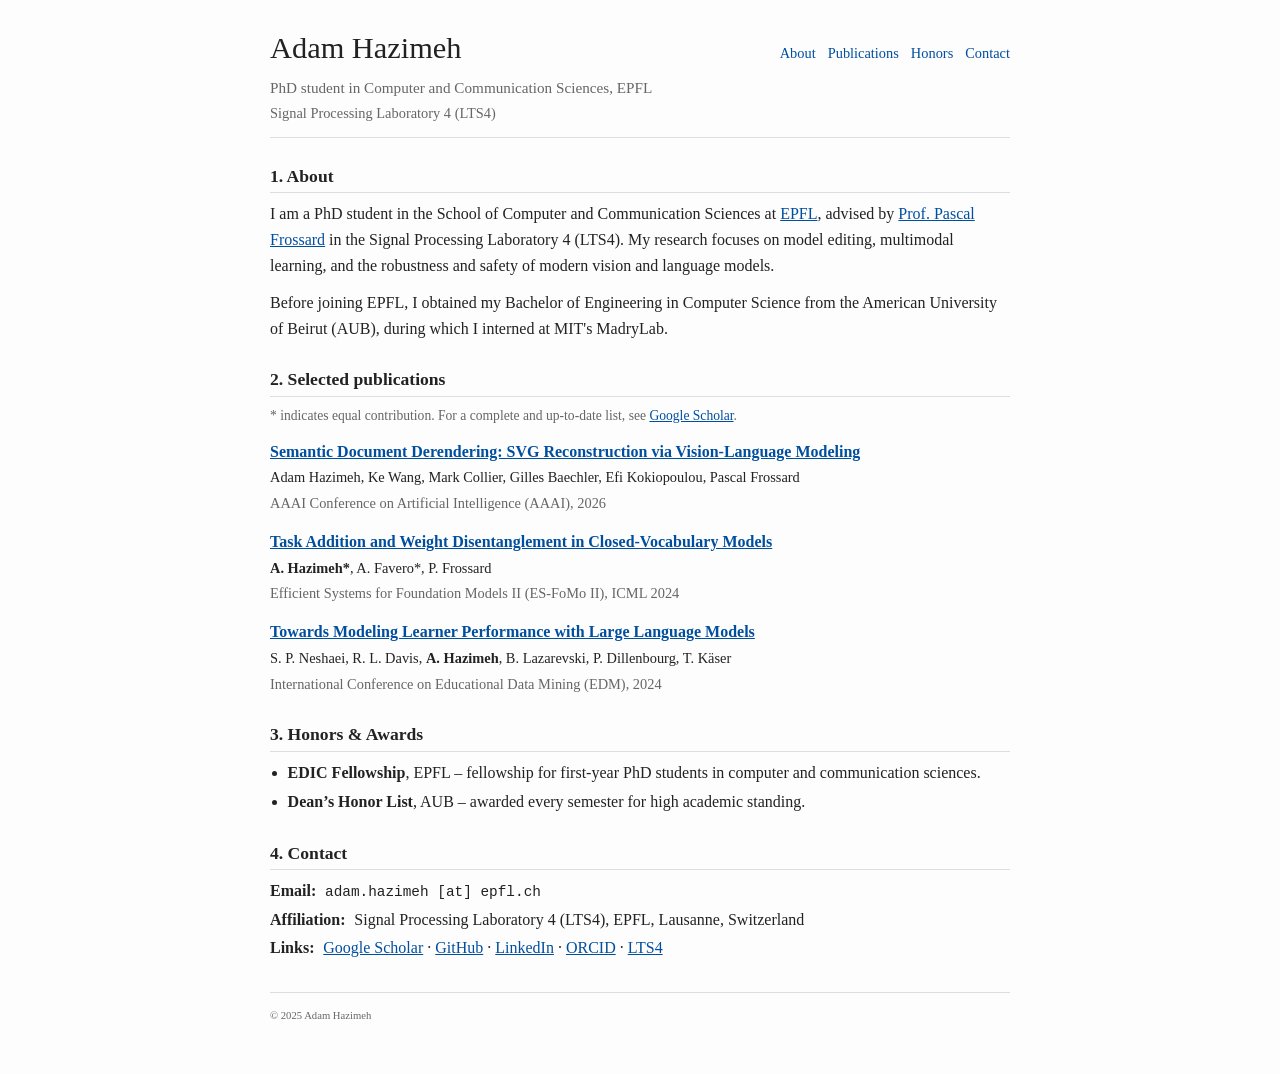
==== index.html @ 2db2e8da "Update index.html" ====
<!doctype html>
<html lang="en">
<head>
  <meta charset="utf-8">
  <title>Adam Hazimeh</title>
  <meta name="viewport" content="width=device-width, initial-scale=1">
  <meta name="description"
        content="Personal website of Adam Hazimeh, PhD student in Computer and Communication Sciences at EPFL.">
  <link rel="stylesheet" href="style.css">
</head>
<body>
  <a class="skip-link" href="#about">Skip to main content</a>

  <div class="page">
    <header class="site-header">
      <div class="name-block">
        <h1 class="site-title">Adam Hazimeh</h1>
        <p class="tagline">
          PhD student in Computer and Communication Sciences, EPFL
        </p>
        <p class="affiliation">
          Signal Processing Laboratory 4 (LTS4)
        </p>
      </div>
      <nav class="site-nav">
        <a href="#about">About</a>
        <a href="#publications">Publications</a>
        <a href="#honors">Honors</a>
        <a href="#contact">Contact</a>
      </nav>
    </header>

    <main>
      <!-- 1. About -->
      <section id="about">
        <h2>1. About</h2>
        <p>
          I am a PhD student in the School of Computer and Communication Sciences at
          <a href="https://www.epfl.ch/" target="_blank" rel="noreferrer">EPFL</a>,
          advised by <a href="https://lts4www.epfl.ch/~frossard/" target="_blank" rel="noreferrer">Prof. Pascal Frossard</a>
          in the Signal Processing Laboratory 4 (LTS4). My research focuses on model editing, multimodal learning,
          and the robustness and safety of modern vision and language models.
        </p>
        <p>
          Before joining EPFL, I obtained my Bachelor of Engineering in Computer Science from the
          American University of Beirut (AUB), during which I interned at MIT's MadryLab.
        </p>
      </section>

      <!-- 2. Selected publications -->
      <section id="publications">
        <h2>2. Selected publications</h2>
        <p class="note">
          * indicates equal contribution. For a complete and up-to-date list, see
          <a href="https://scholar.google.com/citations?user=UOY5KHYAAAAJ&hl=en"
             target="_blank" rel="noreferrer">Google Scholar</a>.
        </p>

        <ul class="pub-list">
          <li>
            <span class="pub-title">
              <a href="https://arxiv.org/abs/2511.13478" target="_blank" rel="noreferrer">
                Semantic Document Derendering: SVG Reconstruction via Vision-Language Modeling
              </a>
            </span><br>
            <span class="pub-authors">
              Adam Hazimeh, Ke Wang, Mark Collier, Gilles Baechler, Efi Kokiopoulou, Pascal Frossard
            </span><br>
            <span class="pub-venue">
              AAAI Conference on Artificial Intelligence (AAAI), 2026
            </span>
          </li>

          <li>
            <span class="pub-title">
              <a href="https://arxiv.org/abs/2511.14569" target="_blank" rel="noreferrer">
                Task Addition and Weight Disentanglement in Closed-Vocabulary Models
              </a>
            </span><br>
            <span class="pub-authors">
              <strong>A. Hazimeh*</strong>, A. Favero*, P. Frossard
            </span><br>
            <span class="pub-venue">
              Efficient Systems for Foundation Models II (ES-FoMo II), ICML 2024
            </span>
          </li>

          <li>
            <span class="pub-title">
              <a href="https://github.com/spneshaei/LLM-Learner-Modeling" target="_blank" rel="noreferrer">
                Towards Modeling Learner Performance with Large Language Models
              </a>
            </span><br>
            <span class="pub-authors">
              S. P. Neshaei, R. L. Davis, <strong>A. Hazimeh</strong>, B. Lazarevski, P. Dillenbourg, T. Käser
            </span><br>
            <span class="pub-venue">
              International Conference on Educational Data Mining (EDM), 2024
            </span>
          </li>
        </ul>
      </section>

      <!-- 3. Honors -->
      <section id="honors">
        <h2>3. Honors & Awards</h2>
        <ul>
          <li>
            <strong>EDIC Fellowship</strong>, EPFL –
            fellowship for first-year PhD students in computer and communication sciences.
          </li>
          <li>
            <strong>Dean’s Honor List</strong>, AUB – awarded every semester for high academic standing.
          </li>
        </ul>
      </section>

      <!-- 4. Contact -->
      <section id="contact">
        <h2>4. Contact</h2>
        <p class="contact-line">
          <span class="contact-label">Email:</span>
          <span class="email-obfuscated">adam.hazimeh [at] epfl.ch</span>
        </p>
        <p class="contact-line">
          <span class="contact-label">Affiliation:</span>
          Signal Processing Laboratory 4 (LTS4), EPFL, Lausanne, Switzerland
        </p>
        <p class="contact-line">
          <span class="contact-label">Links:</span>
          <a href="https://scholar.google.com/citations?user=UOY5KHYAAAAJ&hl=en"
             target="_blank" rel="noreferrer">Google Scholar</a> ·
          <a href="https://github.com/adamhazimeh" target="_blank" rel="noreferrer">GitHub</a> ·
          <a href="https://www.linkedin.com/in/adamhazimeh/"
             target="_blank" rel="noreferrer">LinkedIn</a> ·
          <a href="https://orcid.org/0000-0002-2132-2864"
             target="_blank" rel="noreferrer">ORCID</a> ·
          <a href="https://www.epfl.ch/labs/lts4/people/people-current/"
             target="_blank" rel="noreferrer">LTS4</a>
        </p>
      </section>
    </main>

    <footer class="site-footer">
      <small>
        © 2025 Adam Hazimeh
      </small>
    </footer>
  </div>
</body>
</html>
---- style.css ----
/* Basic page layout */

:root {
  --accent: #004f9f;
  --text-main: #222222;
  --text-muted: #666666;
  --bg: #fdfdfd;
  --border: #dddddd;
}

*,
*::before,
*::after {
  box-sizing: border-box;
}

html {
  font-size: 16px;
}

body {
  margin: 0;
  padding: 0;
  background-color: var(--bg);
  color: var(--text-main);
  font-family: "Latin Modern Roman", "Computer Modern Roman",
               "Palatino Linotype", "Book Antiqua", Palatino,
               "Times New Roman", Times, serif;
  line-height: 1.6;
}

/* Accessibility: skip link */

.skip-link {
  position: absolute;
  left: -999px;
  top: 0.5rem;
  padding: 0.25rem 0.5rem;
  background: #ffffff;
  border: 1px solid var(--border);
  font-size: 0.875rem;
  z-index: 100;
}

.skip-link:focus {
  left: 0.5rem;
}

/* Main container */

.page {
  max-width: 780px;
  margin: 0 auto;
  padding: 1.5rem 1.25rem 3rem 1.25rem;
}

/* Header & navigation */

.site-header {
  display: flex;
  flex-wrap: wrap;
  align-items: baseline;
  justify-content: space-between;
  border-bottom: 1px solid var(--border);
  padding-bottom: 0.75rem;
  margin-bottom: 1.5rem;
}

.site-title {
  margin: 0;
  font-size: 1.9rem;
  font-weight: 500;
}

.tagline {
  margin: 0.2rem 0 0;
  font-size: 0.95rem;
  color: var(--text-muted);
}

.affiliation {
  margin: 0.1rem 0 0;
  font-size: 0.9rem;
  color: var(--text-muted);
}

.site-nav {
  display: flex;
  flex-wrap: wrap;
  gap: 0.75rem;
  font-size: 0.9rem;
  margin-top: 0.5rem;
}

.site-nav a {
  text-decoration: none;
  color: var(--accent);
  padding-bottom: 0.1rem;
  border-bottom: 1px solid transparent;
}

.site-nav a:hover,
.site-nav a:focus {
  border-bottom-color: var(--accent);
}

/* Headings & section spacing */

main {
  margin-top: 1.5rem;
}

section {
  margin-top: 1.5rem;
}

h2 {
  font-size: 1.1rem;
  font-weight: 600;
  margin: 0 0 0.5rem;
  border-bottom: 1px solid var(--border);
  padding-bottom: 0.15rem;
}

h3 {
  font-size: 0.98rem;
  margin: 0.75rem 0 0.25rem;
}

/* Typography */

p {
  margin: 0.25rem 0 0.75rem;
}

ul {
  margin: 0.25rem 0 0.75rem 1.1rem;
  padding: 0;
}

li {
  margin-bottom: 0.25rem;
}

a {
  color: var(--accent);
}

a:hover,
a:focus {
  text-decoration: underline;
}

/* Publications */

.pub-list {
  list-style-type: none;
  margin-left: 0;
}

.pub-list li {
  margin-bottom: 0.85rem;
}

.pub-title {
  font-weight: 600;
}

.pub-authors,
.pub-venue,
.pub-links {
  font-size: 0.9rem;
}

.pub-venue {
  color: var(--text-muted);
}

.pub-links a {
  text-decoration: none;
}

.pub-links a:hover,
.pub-links a:focus {
  text-decoration: underline;
}

/* Notes & meta text */

.note {
  font-size: 0.85rem;
  color: var(--text-muted);
}

/* Contact section */

.contact-line {
  margin: 0.15rem 0;
}

.contact-label {
  font-weight: 600;
  margin-right: 0.3rem;
}

.email-obfuscated {
  font-family: "Courier New", Courier, monospace;
  font-size: 0.9rem;
}

/* Footer */

.site-footer {
  border-top: 1px solid var(--border);
  margin-top: 2rem;
  padding-top: 0.75rem;
  font-size: 0.8rem;
  color: var(--text-muted);
}

/* Responsive tweaks */

@media (max-width: 640px) {
  .site-header {
    flex-direction: column;
    align-items: flex-start;
    gap: 0.5rem;
  }

  .site-nav {
    margin-top: 0.25rem;
  }
}
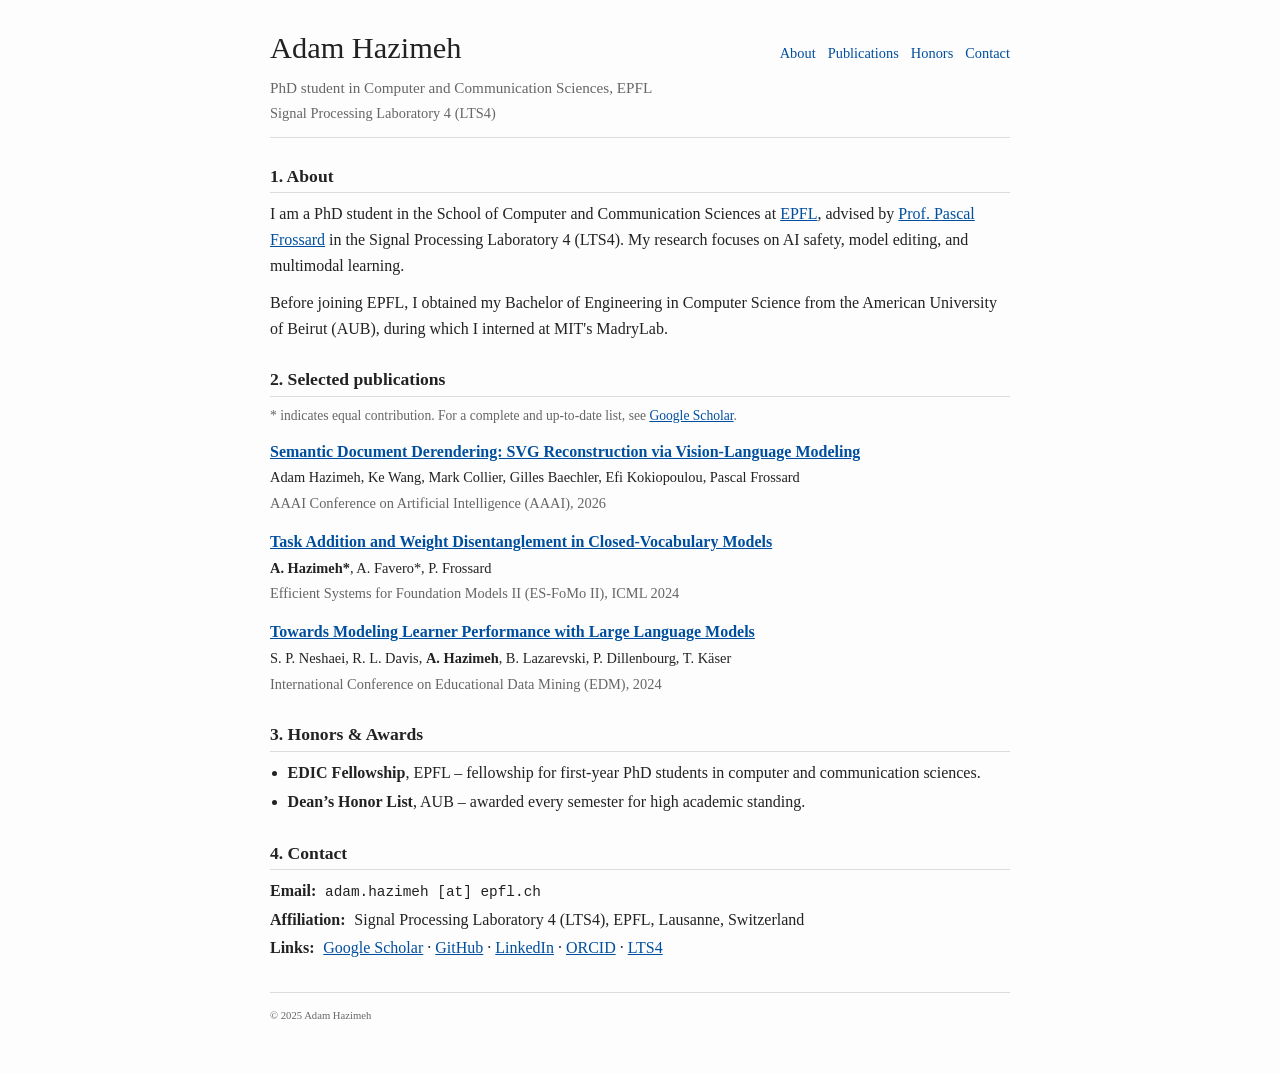
==== commit 4b1bfa96: "Update index.html" ====
--- a/index.html
+++ b/index.html
@@ -38,8 +38,7 @@
           I am a PhD student in the School of Computer and Communication Sciences at
           <a href="https://www.epfl.ch/" target="_blank" rel="noreferrer">EPFL</a>,
           advised by <a href="https://lts4www.epfl.ch/~frossard/" target="_blank" rel="noreferrer">Prof. Pascal Frossard</a>
-          in the Signal Processing Laboratory 4 (LTS4). My research focuses on model editing, multimodal learning,
-          and the robustness and safety of modern vision and language models.
+          in the Signal Processing Laboratory 4 (LTS4). My research focuses on AI safety, model editing, and multimodal learning.
         </p>
         <p>
           Before joining EPFL, I obtained my Bachelor of Engineering in Computer Science from the
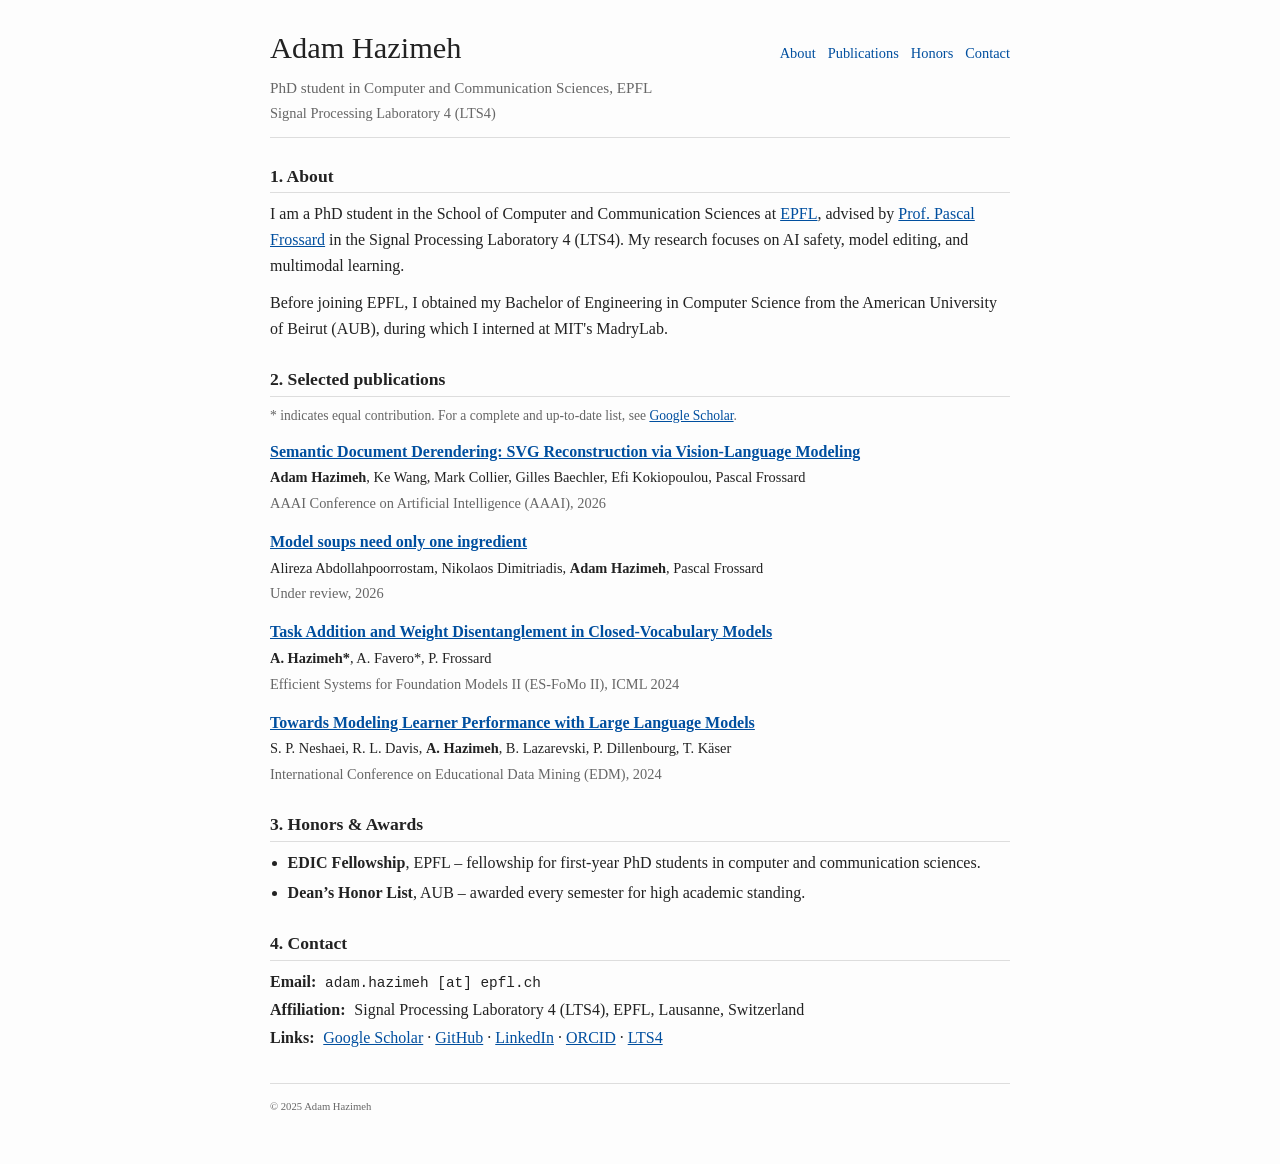
==== commit 0c6dc72b: "Update index.html" ====
--- a/index.html
+++ b/index.html
@@ -63,10 +63,24 @@
               </a>
             </span><br>
             <span class="pub-authors">
-              Adam Hazimeh, Ke Wang, Mark Collier, Gilles Baechler, Efi Kokiopoulou, Pascal Frossard
+              <strong>Adam Hazimeh</strong>, Ke Wang, Mark Collier, Gilles Baechler, Efi Kokiopoulou, Pascal Frossard
             </span><br>
             <span class="pub-venue">
               AAAI Conference on Artificial Intelligence (AAAI), 2026
+            </span>
+          </li>
+
+          <li>
+            <span class="pub-title">
+              <a href="https://arxiv.org/abs/2602.09689" target="_blank" rel="noreferrer">
+                Model soups need only one ingredient
+              </a>
+            </span><br>
+            <span class="pub-authors">
+              Alireza Abdollahpoorrostam, Nikolaos Dimitriadis, <strong>Adam Hazimeh</strong>, Pascal Frossard
+            </span><br>
+            <span class="pub-venue">
+              Under review, 2026
             </span>
           </li>
 
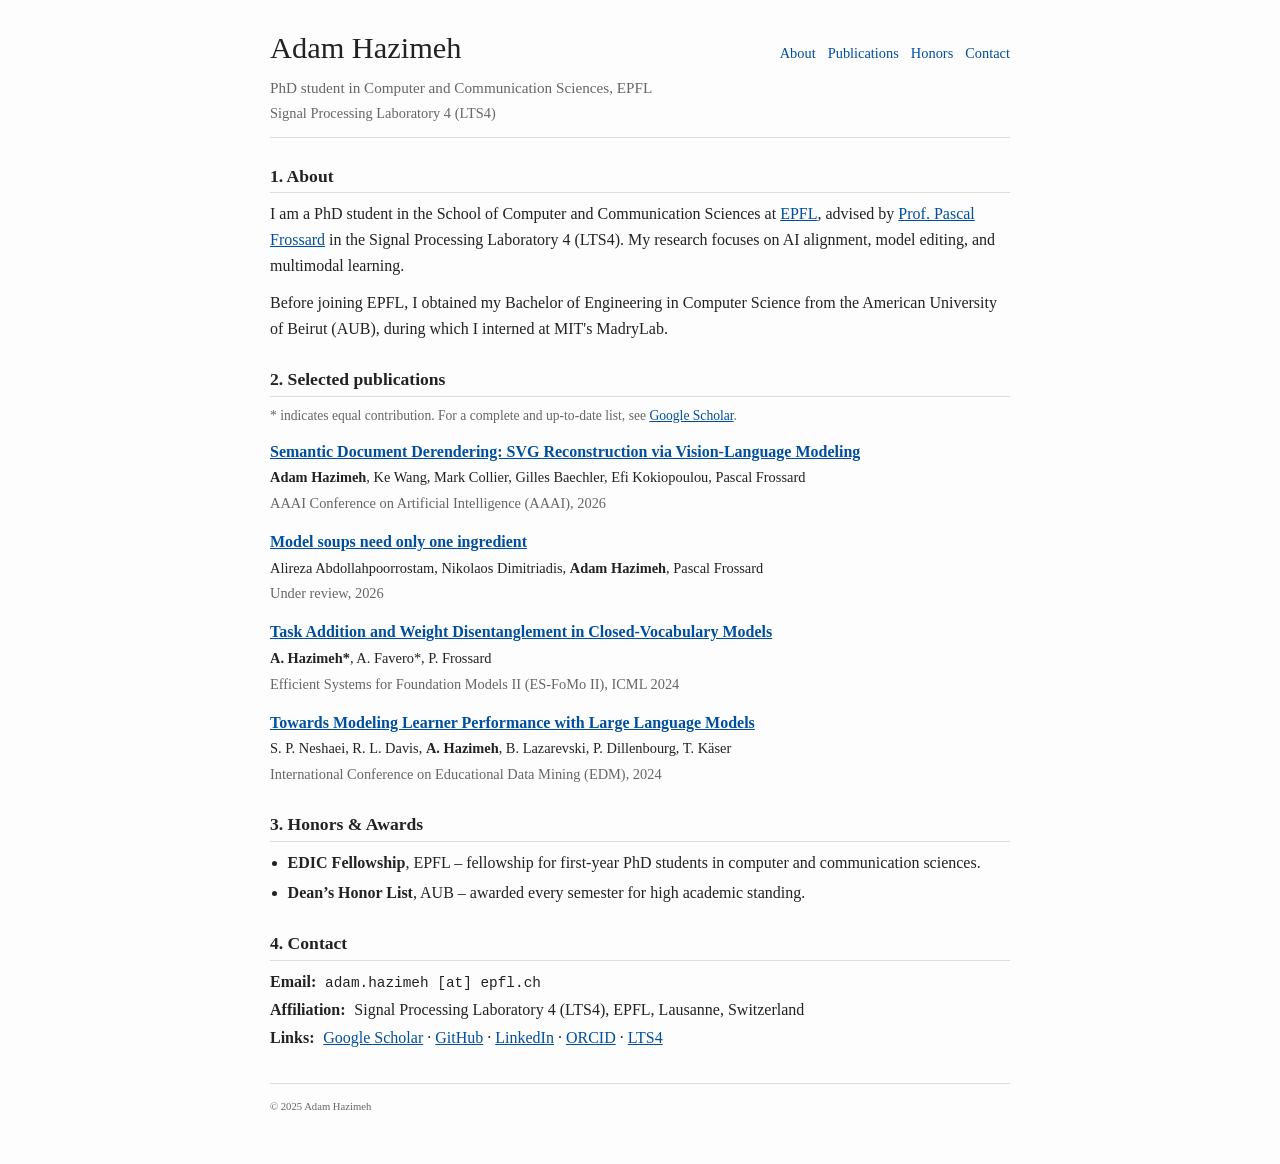
==== commit c64119b9: "Update index.html" ====
--- a/index.html
+++ b/index.html
@@ -38,7 +38,7 @@
           I am a PhD student in the School of Computer and Communication Sciences at
           <a href="https://www.epfl.ch/" target="_blank" rel="noreferrer">EPFL</a>,
           advised by <a href="https://lts4www.epfl.ch/~frossard/" target="_blank" rel="noreferrer">Prof. Pascal Frossard</a>
-          in the Signal Processing Laboratory 4 (LTS4). My research focuses on AI safety, model editing, and multimodal learning.
+          in the Signal Processing Laboratory 4 (LTS4). My research focuses on AI alignment, model editing, and multimodal learning.
         </p>
         <p>
           Before joining EPFL, I obtained my Bachelor of Engineering in Computer Science from the
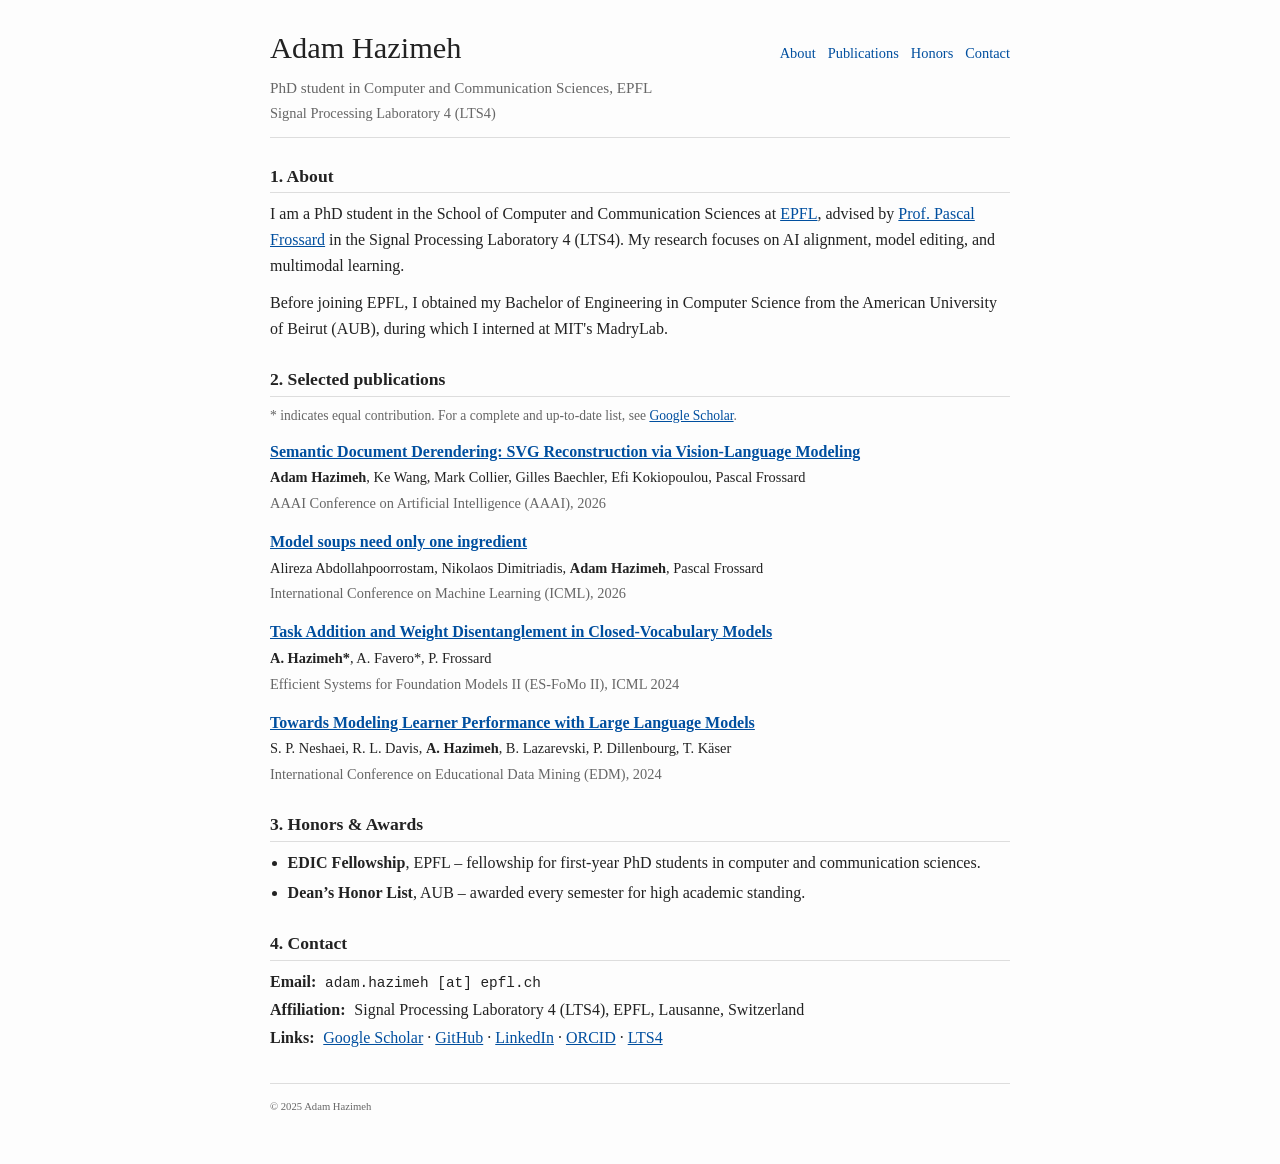
==== commit 54d965a6: "Update index.html" ====
--- a/index.html
+++ b/index.html
@@ -80,7 +80,7 @@
               Alireza Abdollahpoorrostam, Nikolaos Dimitriadis, <strong>Adam Hazimeh</strong>, Pascal Frossard
             </span><br>
             <span class="pub-venue">
-              Under review, 2026
+              International Conference on Machine Learning (ICML), 2026
             </span>
           </li>
 
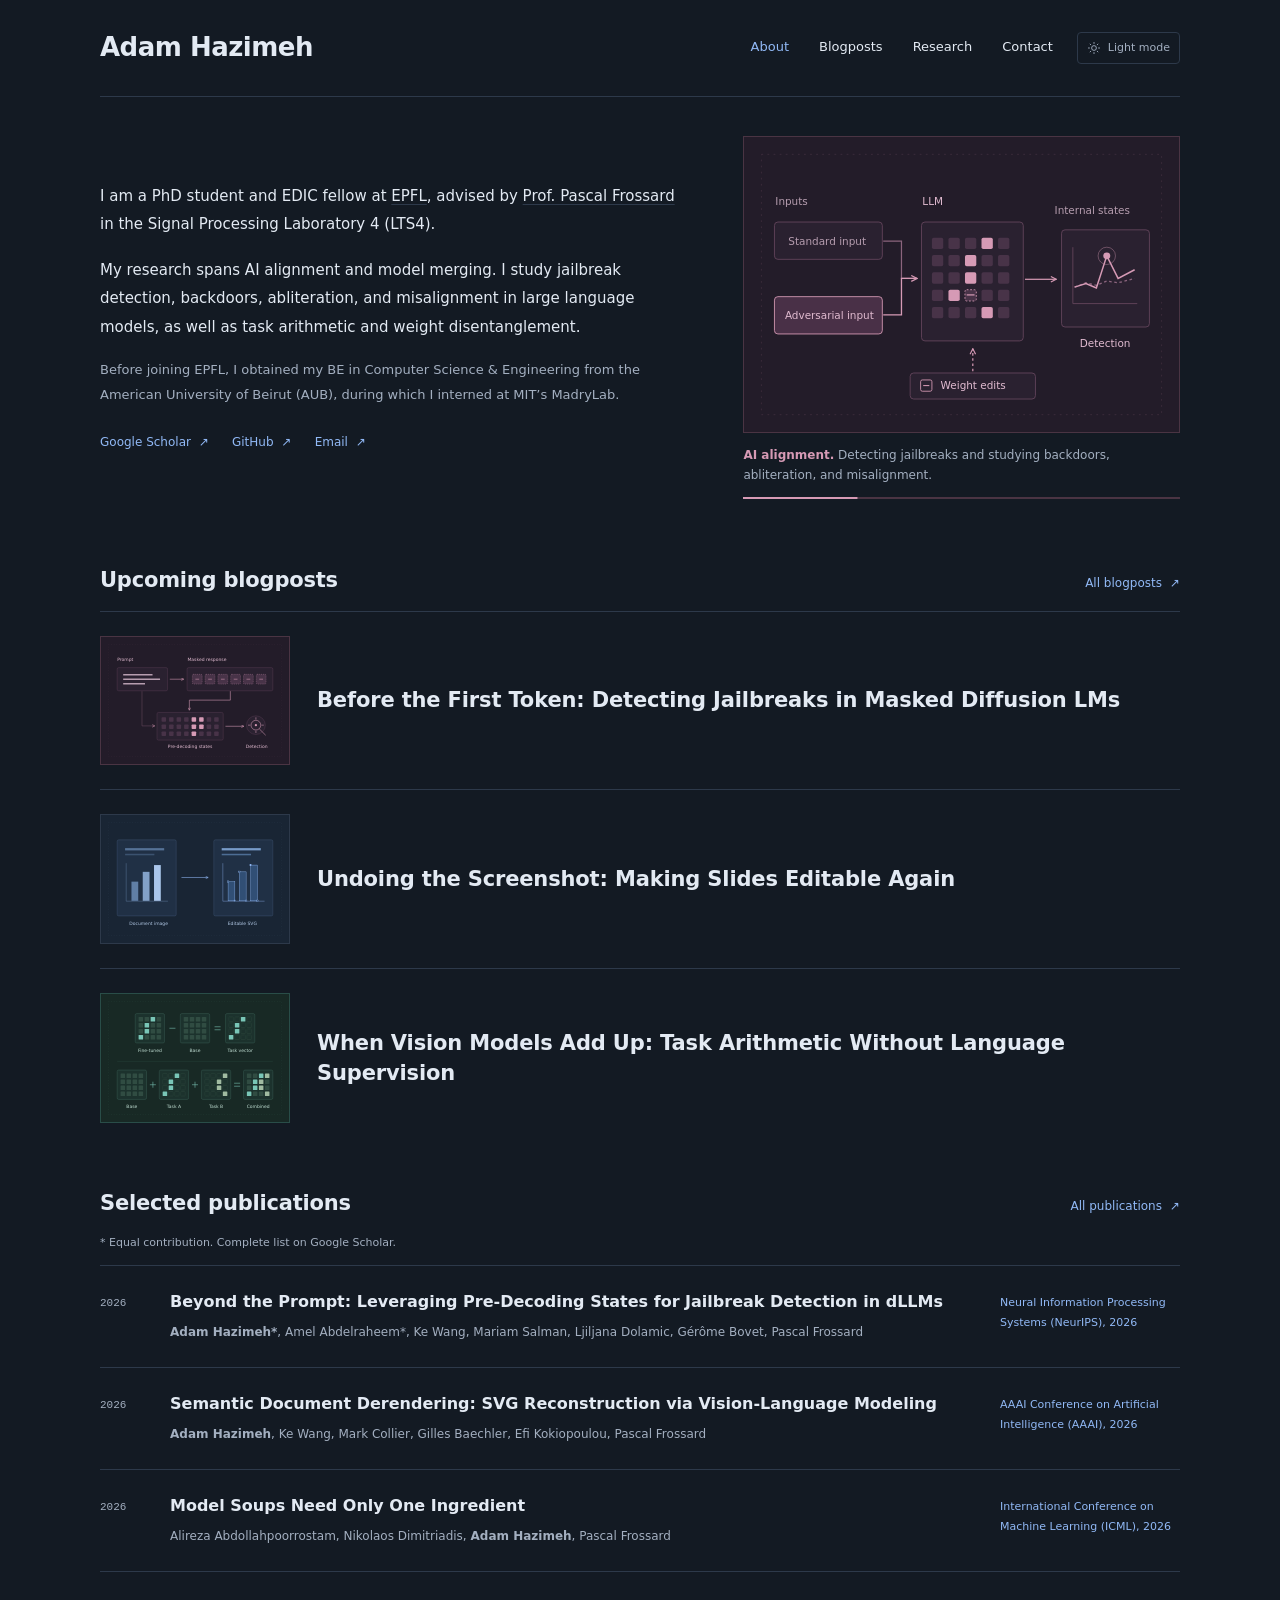
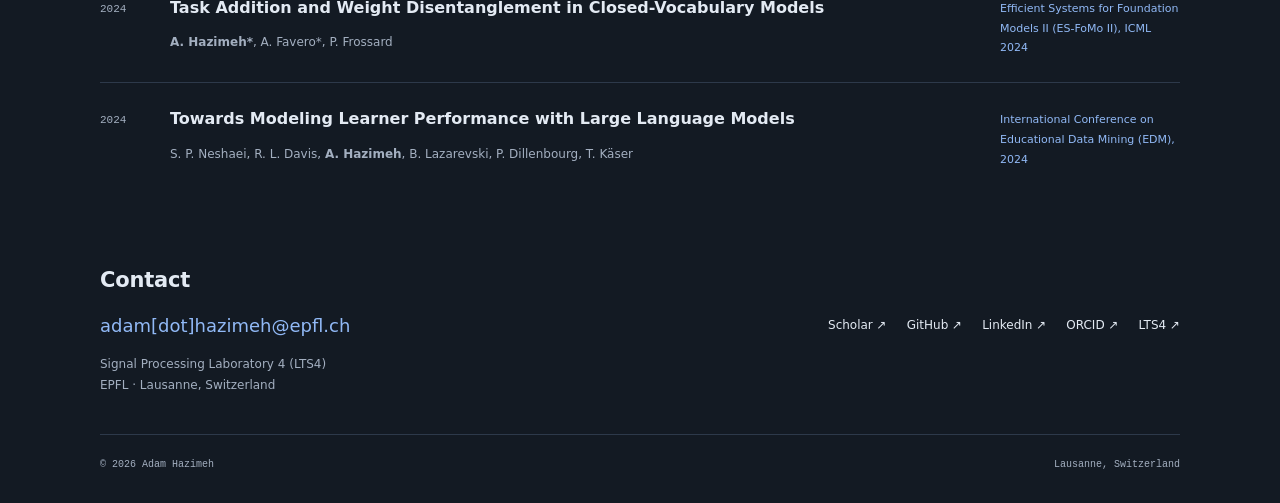
==== commit f1c30d7b: "Redesign website with dark mode and upcoming blogposts" ====
--- a/index.html
+++ b/index.html
@@ -1,164 +1,164 @@
 <!doctype html>
-<html lang="en">
-<head>
-  <meta charset="utf-8">
-  <title>Adam Hazimeh</title>
-  <meta name="viewport" content="width=device-width, initial-scale=1">
-  <meta name="description"
-        content="Personal website of Adam Hazimeh, PhD student in Computer and Communication Sciences at EPFL.">
-  <link rel="stylesheet" href="style.css">
-</head>
-<body>
-  <a class="skip-link" href="#about">Skip to main content</a>
-
-  <div class="page">
-    <header class="site-header">
-      <div class="name-block">
-        <h1 class="site-title">Adam Hazimeh</h1>
-        <p class="tagline">
-          PhD student in Computer and Communication Sciences, EPFL
-        </p>
-        <p class="affiliation">
-          Signal Processing Laboratory 4 (LTS4)
-        </p>
-      </div>
-      <nav class="site-nav">
-        <a href="#about">About</a>
-        <a href="#publications">Publications</a>
-        <a href="#honors">Honors</a>
-        <a href="#contact">Contact</a>
-      </nav>
-    </header>
-
-    <main>
-      <!-- 1. About -->
-      <section id="about">
-        <h2>1. About</h2>
-        <p>
-          I am a PhD student in the School of Computer and Communication Sciences at
-          <a href="https://www.epfl.ch/" target="_blank" rel="noreferrer">EPFL</a>,
-          advised by <a href="https://lts4www.epfl.ch/~frossard/" target="_blank" rel="noreferrer">Prof. Pascal Frossard</a>
-          in the Signal Processing Laboratory 4 (LTS4). My research focuses on AI alignment, model editing, and multimodal learning.
-        </p>
-        <p>
-          Before joining EPFL, I obtained my Bachelor of Engineering in Computer Science from the
-          American University of Beirut (AUB), during which I interned at MIT's MadryLab.
-        </p>
-      </section>
-
-      <!-- 2. Selected publications -->
-      <section id="publications">
-        <h2>2. Selected publications</h2>
-        <p class="note">
-          * indicates equal contribution. For a complete and up-to-date list, see
-          <a href="https://scholar.google.com/citations?user=UOY5KHYAAAAJ&hl=en"
-             target="_blank" rel="noreferrer">Google Scholar</a>.
-        </p>
-
-        <ul class="pub-list">
-          <li>
-            <span class="pub-title">
-              <a href="https://arxiv.org/abs/2511.13478" target="_blank" rel="noreferrer">
-                Semantic Document Derendering: SVG Reconstruction via Vision-Language Modeling
-              </a>
-            </span><br>
-            <span class="pub-authors">
-              <strong>Adam Hazimeh</strong>, Ke Wang, Mark Collier, Gilles Baechler, Efi Kokiopoulou, Pascal Frossard
-            </span><br>
-            <span class="pub-venue">
-              AAAI Conference on Artificial Intelligence (AAAI), 2026
-            </span>
-          </li>
-
-          <li>
-            <span class="pub-title">
-              <a href="https://arxiv.org/abs/2602.09689" target="_blank" rel="noreferrer">
-                Model soups need only one ingredient
-              </a>
-            </span><br>
-            <span class="pub-authors">
-              Alireza Abdollahpoorrostam, Nikolaos Dimitriadis, <strong>Adam Hazimeh</strong>, Pascal Frossard
-            </span><br>
-            <span class="pub-venue">
-              International Conference on Machine Learning (ICML), 2026
-            </span>
-          </li>
-
-          <li>
-            <span class="pub-title">
-              <a href="https://arxiv.org/abs/2511.14569" target="_blank" rel="noreferrer">
-                Task Addition and Weight Disentanglement in Closed-Vocabulary Models
-              </a>
-            </span><br>
-            <span class="pub-authors">
-              <strong>A. Hazimeh*</strong>, A. Favero*, P. Frossard
-            </span><br>
-            <span class="pub-venue">
-              Efficient Systems for Foundation Models II (ES-FoMo II), ICML 2024
-            </span>
-          </li>
-
-          <li>
-            <span class="pub-title">
-              <a href="https://github.com/spneshaei/LLM-Learner-Modeling" target="_blank" rel="noreferrer">
-                Towards Modeling Learner Performance with Large Language Models
-              </a>
-            </span><br>
-            <span class="pub-authors">
-              S. P. Neshaei, R. L. Davis, <strong>A. Hazimeh</strong>, B. Lazarevski, P. Dillenbourg, T. Käser
-            </span><br>
-            <span class="pub-venue">
-              International Conference on Educational Data Mining (EDM), 2024
-            </span>
-          </li>
-        </ul>
-      </section>
-
-      <!-- 3. Honors -->
-      <section id="honors">
-        <h2>3. Honors & Awards</h2>
-        <ul>
-          <li>
-            <strong>EDIC Fellowship</strong>, EPFL –
-            fellowship for first-year PhD students in computer and communication sciences.
-          </li>
-          <li>
-            <strong>Dean’s Honor List</strong>, AUB – awarded every semester for high academic standing.
-          </li>
-        </ul>
-      </section>
-
-      <!-- 4. Contact -->
-      <section id="contact">
-        <h2>4. Contact</h2>
-        <p class="contact-line">
-          <span class="contact-label">Email:</span>
-          <span class="email-obfuscated">adam.hazimeh [at] epfl.ch</span>
-        </p>
-        <p class="contact-line">
-          <span class="contact-label">Affiliation:</span>
-          Signal Processing Laboratory 4 (LTS4), EPFL, Lausanne, Switzerland
-        </p>
-        <p class="contact-line">
-          <span class="contact-label">Links:</span>
-          <a href="https://scholar.google.com/citations?user=UOY5KHYAAAAJ&hl=en"
-             target="_blank" rel="noreferrer">Google Scholar</a> ·
-          <a href="https://github.com/adamhazimeh" target="_blank" rel="noreferrer">GitHub</a> ·
-          <a href="https://www.linkedin.com/in/adamhazimeh/"
-             target="_blank" rel="noreferrer">LinkedIn</a> ·
-          <a href="https://orcid.org/0000-0002-2132-2864"
-             target="_blank" rel="noreferrer">ORCID</a> ·
-          <a href="https://www.epfl.ch/labs/lts4/people/people-current/"
-             target="_blank" rel="noreferrer">LTS4</a>
-        </p>
-      </section>
-    </main>
-
-    <footer class="site-footer">
-      <small>
-        © 2025 Adam Hazimeh
-      </small>
-    </footer>
-  </div>
-</body>
+<html lang="en" data-color-scheme="dark">
+  <head>
+    <meta charset="utf-8">
+    <meta name="color-scheme" content="dark light">
+    <meta name="viewport" content="width=device-width, initial-scale=1">
+    <meta name="description" content="Adam Hazimeh, PhD student and EDIC fellow at EPFL, working on AI alignment, model merging, task arithmetic, and weight disentanglement.">
+    <title>Adam Hazimeh</title>
+    <link rel="icon" href="data:,">
+    <script src="appearance.js"></script>
+    <link rel="stylesheet" href="style.css">
+    <script src="slideshow.js" defer></script>
+  </head>
+  <body>
+    <a class="skip-link" href="#main">Skip to main content</a>
+    <div class="page">
+      <header class="site-header">
+        <h1 class="site-identity"><a class="name" href="index.html">Adam Hazimeh</a></h1>
+        <div class="header-actions">
+          <nav class="site-nav" aria-label="Main navigation">
+            <a href="#about" aria-current="page">About</a>
+            <a href="blog.html">Blogposts</a>
+            <a href="#publications">Research</a>
+            <a href="#contact">Contact</a>
+          </nav>
+          <button class="theme-toggle" type="button" data-theme-toggle aria-label="Switch to light mode" aria-pressed="false" hidden>
+            <svg viewBox="0 0 20 20" aria-hidden="true" fill="none" stroke="currentColor" stroke-width="1.3">
+              <circle cx="10" cy="10" r="3.4" />
+              <path d="M10 1.5V4M10 16V18.5M1.5 10H4M16 10H18.5M4 4L5.8 5.8M14.2 14.2L16 16M4 16L5.8 14.2M14.2 5.8L16 4" />
+            </svg>
+            <span data-theme-label>Light mode</span>
+          </button>
+        </div>
+      </header>
+      <main id="main">
+        <section class="hero" id="about" aria-label="About Adam Hazimeh">
+          <div class="profile-copy">
+            <p class="intro">I am a PhD student and EDIC fellow at <a href="https://www.epfl.ch/" target="_blank" rel="noreferrer">EPFL</a>, advised by <a href="https://lts4www.epfl.ch/~frossard/" target="_blank" rel="noreferrer">Prof. Pascal Frossard</a> in the Signal Processing Laboratory 4 (LTS4).</p>
+            <p class="profile-research">My research spans AI alignment and model merging. I study jailbreak detection, backdoors, abliteration, and misalignment in large language models, as well as task arithmetic and weight disentanglement.</p>
+            <p class="profile-background">Before joining EPFL, I obtained my BE in Computer Science &amp; Engineering from the American University of Beirut (AUB), during which I interned at MIT’s MadryLab.</p>
+            <div class="hero-links">
+              <a class="text-link" href="https://scholar.google.com/citations?user=UOY5KHYAAAAJ&amp;hl=en" target="_blank" rel="noreferrer">Google Scholar <span aria-hidden="true">↗</span></a>
+              <a class="text-link" href="https://github.com/adamhazimeh" target="_blank" rel="noreferrer">GitHub <span aria-hidden="true">↗</span></a>
+              <a class="text-link" href="mailto:adam.hazimeh@epfl.ch">Email <span aria-hidden="true">↗</span></a>
+            </div>
+          </div>
+          <div class="research-slideshow" data-slideshow data-theme="alignment" role="region" aria-label="Research illustrations">
+            <figure class="illustration-slide" data-slide="AI alignment" data-theme="alignment">
+              <img class="theme-image-light" src="illustrations/alignment.svg" width="500" height="340" alt="Standard and adversarial inputs enter an LLM. Weight changes affect the model, and internal signals are examined for abnormal behavior.">
+              <img class="theme-image-dark" src="illustrations/alignment-dark.svg" width="500" height="340" alt="Standard and adversarial inputs enter an LLM. Weight changes affect the model, and internal signals are examined for abnormal behavior.">
+              <figcaption><strong>AI alignment.</strong> Detecting jailbreaks and studying backdoors, abliteration, and misalignment.</figcaption>
+            </figure>
+            <figure class="illustration-slide" data-slide="Model merging" data-theme="merging">
+              <img class="theme-image-light" src="illustrations/merging.svg" width="500" height="340" alt="Two specialized model weight grids feed into a shared model, shown in complementary teal shades.">
+              <img class="theme-image-dark" src="illustrations/merging-dark.svg" width="500" height="340" alt="Two specialized model weight grids feed into a shared model, shown in complementary teal shades.">
+              <figcaption><strong>Model merging.</strong> Combining the capabilities of separately trained models.</figcaption>
+            </figure>
+            <div class="slide-progress" aria-hidden="true">
+              <span class="slide-progress-fill" data-slide-progress></span>
+            </div>
+            <p class="sr-only" id="slideshow-instructions">Focus here to pause automatic transitions. Use the left and right arrow keys to switch illustrations.</p>
+          </div>
+        </section>
+        <section class="content-section writing-section" id="writing" aria-label="Upcoming blogposts">
+          <div class="section-head">
+            <h2>Upcoming blogposts</h2>
+            <a class="text-link" href="blog.html">All blogposts <span aria-hidden="true">↗</span></a>
+          </div>
+          <ul class="post-list">
+            <li class="post">
+              <div class="post-illustration" data-topic="alignment">
+                <img class="theme-image-light" src="illustrations/jailbreak-detection.svg" width="500" height="340" alt="A prompt and masked response tokens lead to inspection of internal model states before decoding." loading="lazy">
+                <img class="theme-image-dark" src="illustrations/jailbreak-detection-dark.svg" width="500" height="340" alt="A prompt and masked response tokens lead to inspection of internal model states before decoding." loading="lazy">
+              </div>
+              <h3 class="post-title">Before the First Token: Detecting Jailbreaks in Masked Diffusion LMs</h3>
+            </li>
+            <li class="post">
+              <div class="post-illustration" data-topic="derendering">
+                <img class="theme-image-light" src="illustrations/derendering.svg" width="500" height="340" alt="A document image reconstructed as editable vector shapes." loading="lazy">
+                <img class="theme-image-dark" src="illustrations/derendering-dark.svg" width="500" height="340" alt="A document image reconstructed as editable vector shapes." loading="lazy">
+              </div>
+              <h3 class="post-title">Undoing the Screenshot: Making Slides Editable Again</h3>
+            </li>
+            <li class="post">
+              <div class="post-illustration" data-topic="merging">
+                <img class="theme-image-light" src="illustrations/task-arithmetic.svg" width="500" height="340" alt="Subtracting base-model weights from fine-tuned weights gives a task vector; adding task vectors to the base combines weight changes." loading="lazy">
+                <img class="theme-image-dark" src="illustrations/task-arithmetic-dark.svg" width="500" height="340" alt="Subtracting base-model weights from fine-tuned weights gives a task vector; adding task vectors to the base combines weight changes." loading="lazy">
+              </div>
+              <h3 class="post-title">When Vision Models Add Up: Task Arithmetic Without Language Supervision</h3>
+            </li>
+          </ul>
+        </section>
+        <section class="content-section research-section" id="publications" aria-label="Selected publications">
+          <div class="section-head">
+            <h2>Selected publications</h2>
+            <a class="text-link" href="https://scholar.google.com/citations?user=UOY5KHYAAAAJ&amp;hl=en" target="_blank" rel="noreferrer">All publications <span aria-hidden="true">↗</span></a>
+          </div>
+          <p class="section-note">* Equal contribution. Complete list on Google Scholar.</p>
+          <ul class="publication-list">
+            <li class="publication">
+              <span class="publication-year">2026</span>
+              <div class="publication-info">
+                <!-- Add the arXiv link when it is available. -->
+                <span class="publication-title">Beyond the Prompt: Leveraging Pre-Decoding States for Jailbreak Detection in dLLMs</span>
+                <p class="publication-authors"><strong>Adam Hazimeh*</strong>, Amel Abdelraheem*, Ke Wang, Mariam Salman, Ljiljana Dolamic, Gérôme Bovet, Pascal Frossard</p>
+                <p class="publication-venue">Neural Information Processing Systems (NeurIPS), 2026</p>
+              </div>
+            </li>
+            <li class="publication">
+              <span class="publication-year">2026</span>
+              <div class="publication-info">
+                <a class="publication-title" href="https://arxiv.org/abs/2511.13478" target="_blank" rel="noreferrer">Semantic Document Derendering: SVG Reconstruction via Vision-Language Modeling</a>
+                <p class="publication-authors"><strong>Adam Hazimeh</strong>, Ke Wang, Mark Collier, Gilles Baechler, Efi Kokiopoulou, Pascal Frossard</p>
+                <p class="publication-venue">AAAI Conference on Artificial Intelligence (AAAI), 2026</p>
+              </div>
+            </li>
+            <li class="publication">
+              <span class="publication-year">2026</span>
+              <div class="publication-info">
+                <a class="publication-title" href="https://arxiv.org/abs/2602.09689" target="_blank" rel="noreferrer">Model Soups Need Only One Ingredient</a>
+                <p class="publication-authors">Alireza Abdollahpoorrostam, Nikolaos Dimitriadis, <strong>Adam Hazimeh</strong>, Pascal Frossard</p>
+                <p class="publication-venue">International Conference on Machine Learning (ICML), 2026</p>
+              </div>
+            </li>
+            <li class="publication">
+              <span class="publication-year">2024</span>
+              <div class="publication-info">
+                <a class="publication-title" href="https://arxiv.org/abs/2511.14569" target="_blank" rel="noreferrer">Task Addition and Weight Disentanglement in Closed-Vocabulary Models</a>
+                <p class="publication-authors"><strong>A. Hazimeh*</strong>, A. Favero*, P. Frossard</p>
+                <p class="publication-venue">Efficient Systems for Foundation Models II (ES-FoMo II), ICML 2024</p>
+              </div>
+            </li>
+            <li class="publication">
+              <span class="publication-year">2024</span>
+              <div class="publication-info">
+                <a class="publication-title" href="https://github.com/spneshaei/LLM-Learner-Modeling" target="_blank" rel="noreferrer">Towards Modeling Learner Performance with Large Language Models</a>
+                <p class="publication-authors">S. P. Neshaei, R. L. Davis, <strong>A. Hazimeh</strong>, B. Lazarevski, P. Dillenbourg, T. Käser</p>
+                <p class="publication-venue">International Conference on Educational Data Mining (EDM), 2024</p>
+              </div>
+            </li>
+          </ul>
+        </section>
+        <section class="content-section contact-section" id="contact" aria-label="Contact">
+          <div class="section-head">
+            <h2>Contact</h2>
+          </div>
+          <a class="email" href="mailto:adam.hazimeh@epfl.ch">adam[dot]hazimeh@epfl.ch</a>
+          <p>Signal Processing Laboratory 4 (LTS4)<br>EPFL · Lausanne, Switzerland</p>
+          <div class="contact-links">
+            <a href="https://scholar.google.com/citations?user=UOY5KHYAAAAJ&amp;hl=en" target="_blank" rel="noreferrer">Scholar ↗</a>
+            <a href="https://github.com/adamhazimeh" target="_blank" rel="noreferrer">GitHub ↗</a>
+            <a href="https://www.linkedin.com/in/adamhazimeh/" target="_blank" rel="noreferrer">LinkedIn ↗</a>
+            <a href="https://orcid.org/0000-0002-2132-2864" target="_blank" rel="noreferrer">ORCID ↗</a>
+            <a href="https://www.epfl.ch/labs/lts4/people/people-current/" target="_blank" rel="noreferrer">LTS4 ↗</a>
+          </div>
+        </section>
+      </main>
+      <footer class="site-footer">
+        <span>© 2026 Adam Hazimeh</span>
+        <span>Lausanne, Switzerland</span>
+      </footer>
+    </div>
+  </body>
 </html>
--- a/style.css
+++ b/style.css
@@ -1,233 +1,245 @@
-/* Basic page layout */
-
 :root {
-  --accent: #004f9f;
-  --text-main: #222222;
-  --text-muted: #666666;
-  --bg: #fdfdfd;
-  --border: #dddddd;
-}
-
-*,
-*::before,
-*::after {
-  box-sizing: border-box;
-}
-
-html {
-  font-size: 16px;
-}
-
+  color-scheme: dark;
+  --paper: #131a23;
+  --ink: #e3eaf3;
+  --muted: #a3afc0;
+  --accent: #91b9f6;
+  --line: #2d394a;
+  --tint: #1b2634;
+  --selection: #354a65;
+  --alignment-accent: #d69ab5;
+  --alignment-line: #4a3443;
+  --alignment-surface: #231c29;
+  --merging-accent: #79c6b7;
+  --merging-line: #294d48;
+  --merging-surface: #182925;
+}
+
+:root[data-color-scheme="light"] {
+  color-scheme: light;
+  --paper: #f8f9fb;
+  --ink: #202735;
+  --muted: #677080;
+  --accent: #2454cb;
+  --line: #d8dee7;
+  --tint: #edf1f8;
+  --selection: #c9d8ff;
+  --alignment-accent: #803657;
+  --alignment-line: #b49aad;
+  --alignment-surface: #f4eff5;
+  --merging-accent: #176b61;
+  --merging-line: #a7c0b5;
+  --merging-surface: #eff6f3;
+}
+
+*, *::before, *::after { box-sizing: border-box; }
+html { scroll-behavior: smooth; scroll-padding-top: 2rem; }
 body {
   margin: 0;
+  color: var(--ink);
+  background: var(--paper);
+  font: 14px/1.75 system-ui, -apple-system, BlinkMacSystemFont, 'Segoe UI', sans-serif;
+  -webkit-font-smoothing: antialiased;
+}
+button { font: inherit; }
+a { color: inherit; text-underline-offset: .2em; }
+a:hover { text-decoration-thickness: 2px; }
+img, svg { display: block; max-width: 100%; }
+h1, h2, h3, p, figure { margin: 0; }
+::selection { background: var(--selection); color: var(--ink); }
+:focus-visible { outline: 2px solid var(--accent); outline-offset: 5px; border-radius: 2px; }
+.skip-link {
+  position: fixed;
+  left: 1rem;
+  top: -5rem;
+  z-index: 100;
+  padding: .7rem 1rem;
+  color: #111;
+  background: #fff;
+}
+.skip-link:focus { top: 1rem; }
+.sr-only {
+  position: absolute;
+  width: 1px;
+  height: 1px;
   padding: 0;
-  background-color: var(--bg);
-  color: var(--text-main);
-  font-family: "Latin Modern Roman", "Computer Modern Roman",
-               "Palatino Linotype", "Book Antiqua", Palatino,
-               "Times New Roman", Times, serif;
-  line-height: 1.6;
-}
-
-/* Accessibility: skip link */
-
-.skip-link {
-  position: absolute;
-  left: -999px;
-  top: 0.5rem;
-  padding: 0.25rem 0.5rem;
-  background: #ffffff;
-  border: 1px solid var(--border);
-  font-size: 0.875rem;
-  z-index: 100;
-}
-
-.skip-link:focus {
-  left: 0.5rem;
-}
-
-/* Main container */
-
-.page {
-  max-width: 780px;
-  margin: 0 auto;
-  padding: 1.5rem 1.25rem 3rem 1.25rem;
-}
-
-/* Header & navigation */
-
+  margin: -1px;
+  overflow: hidden;
+  clip: rect(0, 0, 0, 0);
+  white-space: nowrap;
+  border: 0;
+}
+
+.page { max-width: 1168px; padding: 0 44px; margin: auto; }
 .site-header {
   display: flex;
-  flex-wrap: wrap;
-  align-items: baseline;
+  align-items: center;
   justify-content: space-between;
-  border-bottom: 1px solid var(--border);
-  padding-bottom: 0.75rem;
-  margin-bottom: 1.5rem;
-}
-
-.site-title {
-  margin: 0;
-  font-size: 1.9rem;
-  font-weight: 500;
-}
-
-.tagline {
-  margin: 0.2rem 0 0;
-  font-size: 0.95rem;
-  color: var(--text-muted);
-}
-
-.affiliation {
-  margin: 0.1rem 0 0;
-  font-size: 0.9rem;
-  color: var(--text-muted);
-}
-
-.site-nav {
-  display: flex;
-  flex-wrap: wrap;
-  gap: 0.75rem;
-  font-size: 0.9rem;
-  margin-top: 0.5rem;
-}
-
-.site-nav a {
-  text-decoration: none;
-  color: var(--accent);
-  padding-bottom: 0.1rem;
-  border-bottom: 1px solid transparent;
-}
-
-.site-nav a:hover,
-.site-nav a:focus {
-  border-bottom-color: var(--accent);
-}
-
-/* Headings & section spacing */
-
-main {
-  margin-top: 1.5rem;
-}
-
-section {
-  margin-top: 1.5rem;
-}
-
-h2 {
-  font-size: 1.1rem;
-  font-weight: 600;
-  margin: 0 0 0.5rem;
-  border-bottom: 1px solid var(--border);
-  padding-bottom: 0.15rem;
-}
-
-h3 {
-  font-size: 0.98rem;
-  margin: 0.75rem 0 0.25rem;
-}
-
-/* Typography */
-
-p {
-  margin: 0.25rem 0 0.75rem;
-}
-
-ul {
-  margin: 0.25rem 0 0.75rem 1.1rem;
-  padding: 0;
-}
-
-li {
-  margin-bottom: 0.25rem;
-}
-
-a {
-  color: var(--accent);
-}
-
-a:hover,
-a:focus {
-  text-decoration: underline;
-}
-
-/* Publications */
-
-.pub-list {
-  list-style-type: none;
-  margin-left: 0;
-}
-
-.pub-list li {
-  margin-bottom: 0.85rem;
-}
-
-.pub-title {
-  font-weight: 600;
-}
-
-.pub-authors,
-.pub-venue,
-.pub-links {
-  font-size: 0.9rem;
-}
-
-.pub-venue {
-  color: var(--text-muted);
-}
-
-.pub-links a {
-  text-decoration: none;
-}
-
-.pub-links a:hover,
-.pub-links a:focus {
-  text-decoration: underline;
-}
-
-/* Notes & meta text */
-
-.note {
-  font-size: 0.85rem;
-  color: var(--text-muted);
-}
-
-/* Contact section */
-
-.contact-line {
-  margin: 0.15rem 0;
-}
-
-.contact-label {
-  font-weight: 600;
-  margin-right: 0.3rem;
-}
-
-.email-obfuscated {
-  font-family: "Courier New", Courier, monospace;
-  font-size: 0.9rem;
-}
-
-/* Footer */
-
-.site-footer {
-  border-top: 1px solid var(--border);
-  margin-top: 2rem;
-  padding-top: 0.75rem;
-  font-size: 0.8rem;
-  color: var(--text-muted);
-}
-
-/* Responsive tweaks */
-
-@media (max-width: 640px) {
-  .site-header {
-    flex-direction: column;
-    align-items: flex-start;
-    gap: 0.5rem;
-  }
-
-  .site-nav {
-    margin-top: 0.25rem;
-  }
-}
+  gap: 1.5rem;
+  padding: 25px 0;
+  border-bottom: 1px solid var(--line);
+}
+.site-identity { font: inherit; }
+.name { font-size: 26px; font-weight: 700; letter-spacing: -.5px; white-space: nowrap; text-decoration: none; }
+.header-actions { display: flex; align-items: center; gap: 24px; }
+.site-nav { display: flex; gap: 30px; font-size: 13px; }
+.site-nav a { text-decoration: none; }
+.site-nav a[aria-current] { color: var(--accent); }
+.theme-toggle {
+  display: inline-flex;
+  align-items: center;
+  gap: 7px;
+  padding: 7px 9px;
+  color: var(--muted);
+  background: transparent;
+  border: 1px solid var(--line);
+  border-radius: 4px;
+  font-size: 11px;
+  line-height: 1.5;
+  white-space: nowrap;
+  cursor: pointer;
+}
+.theme-toggle[hidden] { display: none; }
+.theme-toggle:hover { color: var(--ink); border-color: var(--muted); }
+.theme-toggle svg { width: 14px; height: 14px; }
+.theme-image-light { display: none; }
+:root[data-color-scheme="light"] .theme-image-light { display: block; }
+:root[data-color-scheme="light"] .theme-image-dark { display: none; }
+
+.hero {
+  display: grid;
+  grid-template-columns: minmax(0, 1.35fr) minmax(0, 1fr);
+  align-items: center;
+  gap: 54px;
+  padding: 39px 0 38px;
+}
+.intro { max-width: 650px; font-size: 15px; line-height: 1.9; }
+.intro a { text-decoration-color: var(--line); }
+.profile-research { margin-top: 17px; font-size: 15px; line-height: 1.9; }
+.profile-background { max-width: 620px; margin-top: 17px; color: var(--muted); font-size: 13px; line-height: 1.9; }
+.hero-links { display: flex; flex-wrap: wrap; gap: 23px; margin-top: 24px; color: var(--accent); font-size: 12px; }
+.text-link { display: inline-flex; align-items: baseline; gap: .5rem; text-decoration: none; }
+.text-link:hover { text-decoration: underline; }
+
+/* Each slide keeps its topic palette when shown in the static gallery. */
+[data-theme="alignment"] { --topic-accent: var(--alignment-accent); --topic-line: var(--alignment-line); }
+[data-theme="merging"] { --topic-accent: var(--merging-accent); --topic-line: var(--merging-line); }
+.research-slideshow { min-width: 0; align-self: center; }
+.illustration-slide + .illustration-slide { margin-top: 22px; }
+.is-rotating .illustration-slide { margin: 0; }
+.illustration-slide[hidden] { display: none; }
+.illustration-slide img { width: 100%; height: auto; border: 1px solid var(--topic-line); }
+.illustration-slide figcaption { min-height: 50px; padding-top: 12px; color: var(--muted); font-size: 12px; line-height: 1.7; }
+.illustration-slide figcaption strong { color: var(--topic-accent); font-weight: 550; }
+.slide-progress { display: none; width: 100%; height: 2px; margin-top: 11px; overflow: hidden; background: var(--topic-line); }
+.is-rotating .slide-progress { display: block; }
+.slide-progress-fill { display: block; width: 100%; height: 100%; background: var(--topic-accent); transform: scaleX(0); transform-origin: left center; }
+
+.content-section { margin-bottom: 38px; }
+.section-head { display: flex; align-items: baseline; justify-content: space-between; gap: 1.5rem; margin-bottom: 12px; }
+.section-head h2 { font-size: 21px; font-weight: 600; letter-spacing: -.2px; }
+.section-head > a { color: var(--accent); font-size: 12px; }
+.section-note { margin-bottom: 14px; color: var(--muted); font-size: 11px; line-height: 1.6; }
+.post-list, .publication-list { list-style: none; padding: 0; margin: 0; }
+.writing-section { padding-top: 25px; }
+.post {
+  display: grid;
+  grid-template-columns: 190px minmax(0, 1fr);
+  gap: 0 27px;
+  padding: 24px 0;
+  border-top: 1px solid var(--line);
+}
+.post-illustration { grid-column: 1; grid-row: 1; align-self: start; border: 1px solid var(--line); background: var(--tint); }
+.post-illustration img { width: 100%; height: auto; }
+.post-illustration[data-topic="alignment"] { border-color: var(--alignment-line); background: var(--alignment-surface); }
+.post-illustration[data-topic="merging"] { border-color: var(--merging-line); background: var(--merging-surface); }
+.post-title { display: inline-block; grid-column: 2; grid-row: 1; align-self: center; font-size: 21px; font-weight: 550; line-height: 1.45; letter-spacing: -.15px; }
+.writing-hero { padding: 36px 0 31px; }
+.writing-hero h1 { font-size: 30px; font-weight: 600; line-height: 1.3; letter-spacing: -.4px; }
+.blog-posts { padding-bottom: 30px; }
+.blog-posts .post { grid-template-columns: 250px minmax(0, 1fr); column-gap: 33px; padding: 28px 0; }
+.blog-posts .post-title { font-size: 24px; }
+
+.publication {
+  display: grid;
+  grid-template-columns: 51px minmax(0, 1fr);
+  gap: 19px;
+  padding: 24px 0;
+  border-top: 1px solid var(--line);
+}
+.publication-year { padding-top: 4px; color: var(--muted); font: 11px/1.7 ui-monospace, SFMono-Regular, Menlo, monospace; }
+.publication-info { display: grid; grid-template-columns: minmax(0, 1fr) 180px; column-gap: 40px; }
+.publication-title { display: inline-block; font-size: 16px; font-weight: 550; line-height: 1.55; text-decoration: none; }
+a.publication-title:hover { text-decoration: underline; }
+.publication-authors { grid-column: 1; margin-top: 7px; color: var(--muted); font-size: 12px; line-height: 1.75; }
+.publication-authors strong { font-weight: 600; }
+.publication-venue { grid-column: 2; grid-row: 1 / span 2; align-self: start; padding-top: 3px; color: var(--accent); font-size: 11px; line-height: 1.8; }
+
+.contact-section { display: grid; grid-template-columns: 1fr 1fr; column-gap: 60px; align-items: start; padding-top: 30px; }
+.contact-section .section-head { grid-column: 1 / -1; }
+.contact-section .email { color: var(--accent); font-size: 18px; text-decoration: none; }
+.contact-section p { grid-column: 1; margin-top: 12px; color: var(--muted); font-size: 12px; }
+.contact-links { display: flex; flex-wrap: wrap; gap: 9px 20px; grid-column: 2; grid-row: 2; justify-content: flex-end; padding-top: 5px; font-size: 12px; }
+.contact-links a { text-decoration: none; }
+.contact-links a:hover { text-decoration: underline; }
+.site-footer { display: flex; justify-content: space-between; gap: 1rem; padding: 22px 0 30px; border-top: 1px solid var(--line); color: var(--muted); font: 10px/1.6 ui-monospace, SFMono-Regular, Menlo, monospace; }
+
+@media (max-width: 1050px) {
+  .header-actions { gap: 17px; }
+  .site-nav { gap: 20px; }
+  .hero { align-items: start; gap: 32px; }
+  .intro, .profile-research { font-size: 14px; }
+  .publication-info { grid-template-columns: minmax(0, 1fr) 160px; gap: 0 26px; }
+}
+
+@media (max-width: 720px) {
+  .page { padding-inline: 23px; }
+  .site-header { display: grid; grid-template-columns: 1fr auto; gap: 18px 12px; }
+  .site-header > .site-identity, .site-header > .name { grid-column: 1; grid-row: 1; }
+  .header-actions { display: contents; }
+  .name { font-size: 24px; }
+  .site-nav { grid-column: 1 / -1; grid-row: 2; flex-wrap: wrap; gap: 24px; font-size: 12px; }
+  .theme-toggle { grid-column: 2; grid-row: 1; padding: 6px 7px; font-size: 10px; }
+  .hero { grid-template-columns: 1fr; gap: 31px; padding: 34px 0; }
+  .intro, .profile-research { line-height: 1.85; }
+  .profile-background { font-size: 12px; }
+  .hero-links { gap: 20px; font-size: 11px; }
+  .research-slideshow { width: 100%; max-width: 500px; }
+  .illustration-slide figcaption { font-size: 11px; }
+  .section-head h2 { font-size: 20px; }
+  .section-head > a { font-size: 11px; }
+  .post, .blog-posts .post { display: block; padding: 22px 0; }
+  .post-illustration { margin-bottom: 18px; }
+  .post-title, .blog-posts .post-title { font-size: 20px; }
+  .writing-hero h1 { font-size: 28px; letter-spacing: -.35px; }
+  .publication { grid-template-columns: 33px minmax(0, 1fr); gap: 12px; padding: 22px 0; }
+  .publication-info { display: block; }
+  .publication-authors, .publication-venue { font-size: 11px; }
+  .publication-venue { margin-top: 8px; }
+  .contact-section { display: block; }
+  .contact-section p { margin: 14px 0; }
+  .contact-links { justify-content: flex-start; padding-top: 0; }
+  .site-footer { flex-wrap: wrap; }
+}
+
+@media (max-width: 600px) {
+  .section-head { gap: .6rem; }
+}
+
+@media (max-width: 360px) {
+  .theme-toggle [data-theme-label] { display: none; }
+  .theme-toggle { padding: 8px; }
+  .site-nav { gap: 16px; }
+}
+
+@media (prefers-reduced-motion: reduce) {
+  html { scroll-behavior: auto; }
+}
+
+@media print {
+  :root, :root[data-color-scheme="light"] { color-scheme: light; --paper: #fff; --ink: #111; --muted: #555; --line: #ddd; --tint: #f4f4f4; --accent: #2454cb; }
+  body { background: #fff; color: #000; }
+  a { text-decoration: none; }
+  .site-nav, .skip-link, .theme-toggle, .slide-progress, .theme-image-dark { display: none !important; }
+  .theme-image-light { display: block !important; }
+}
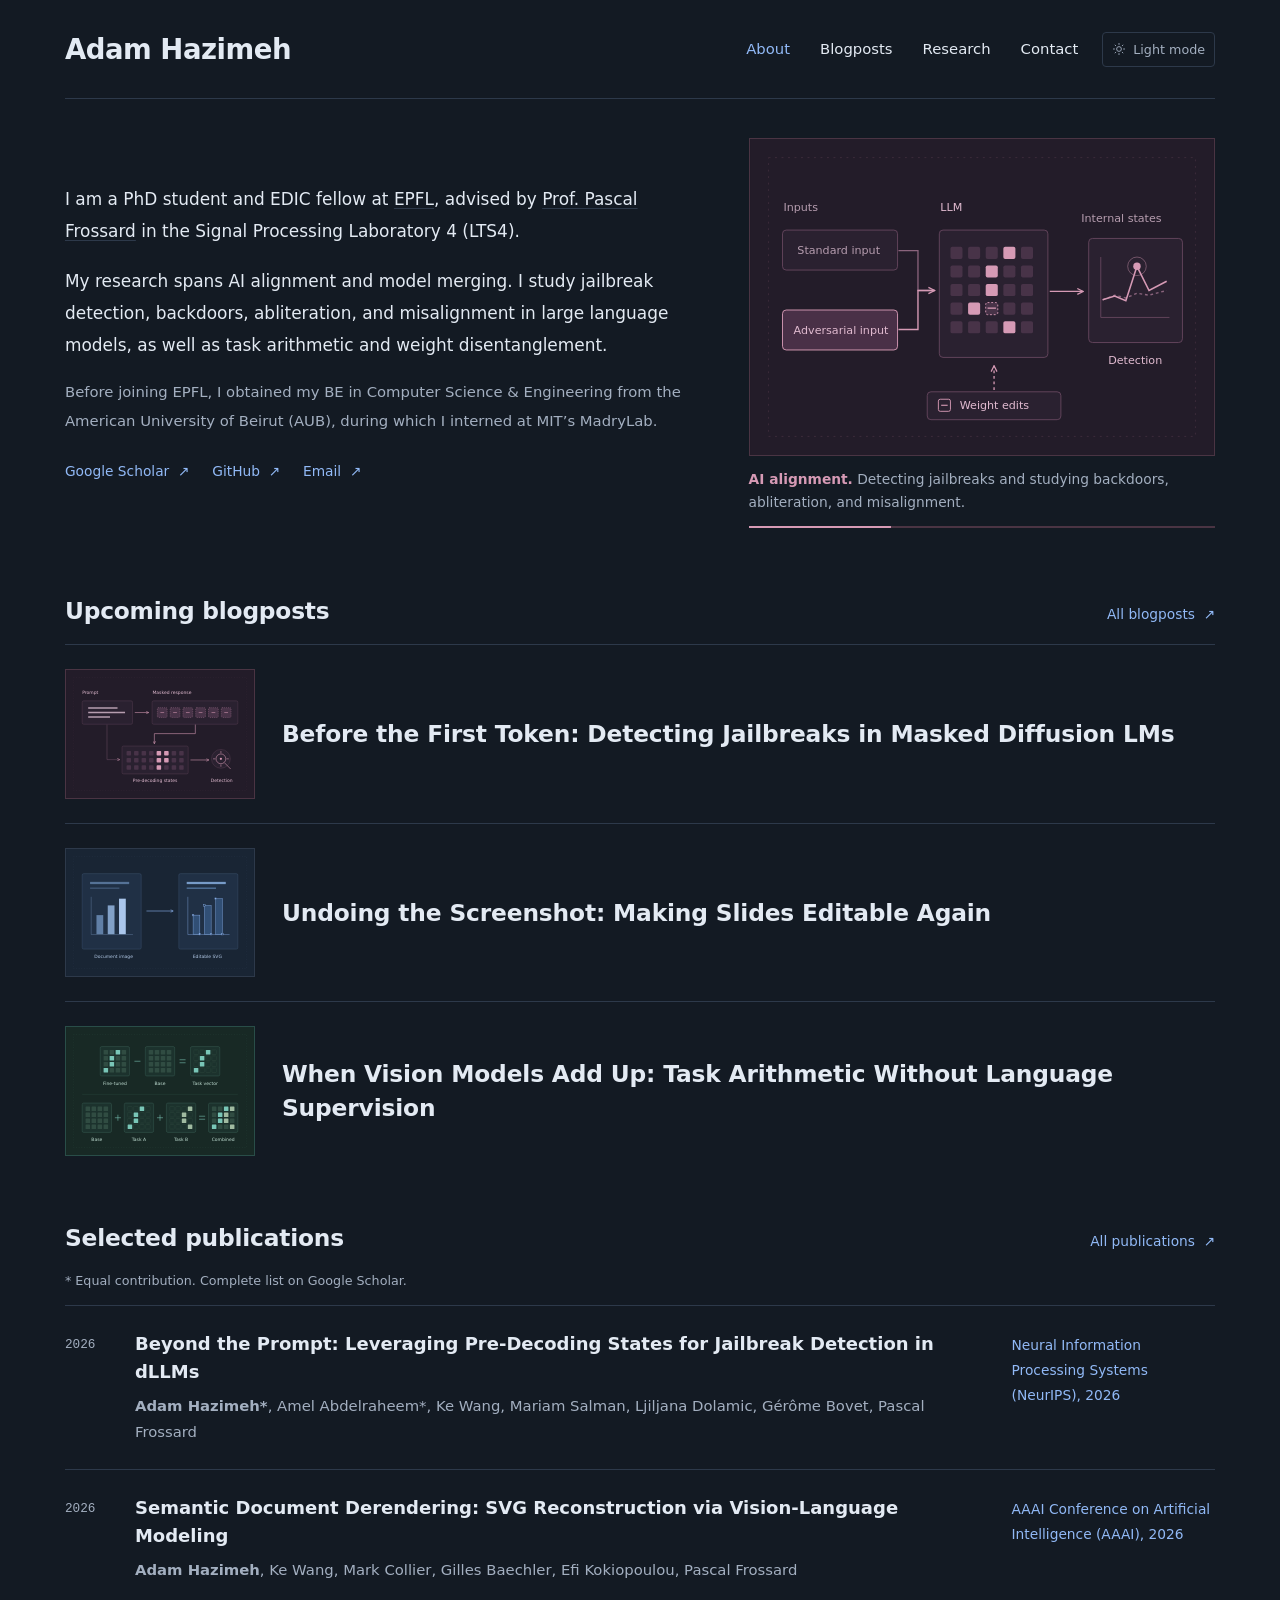
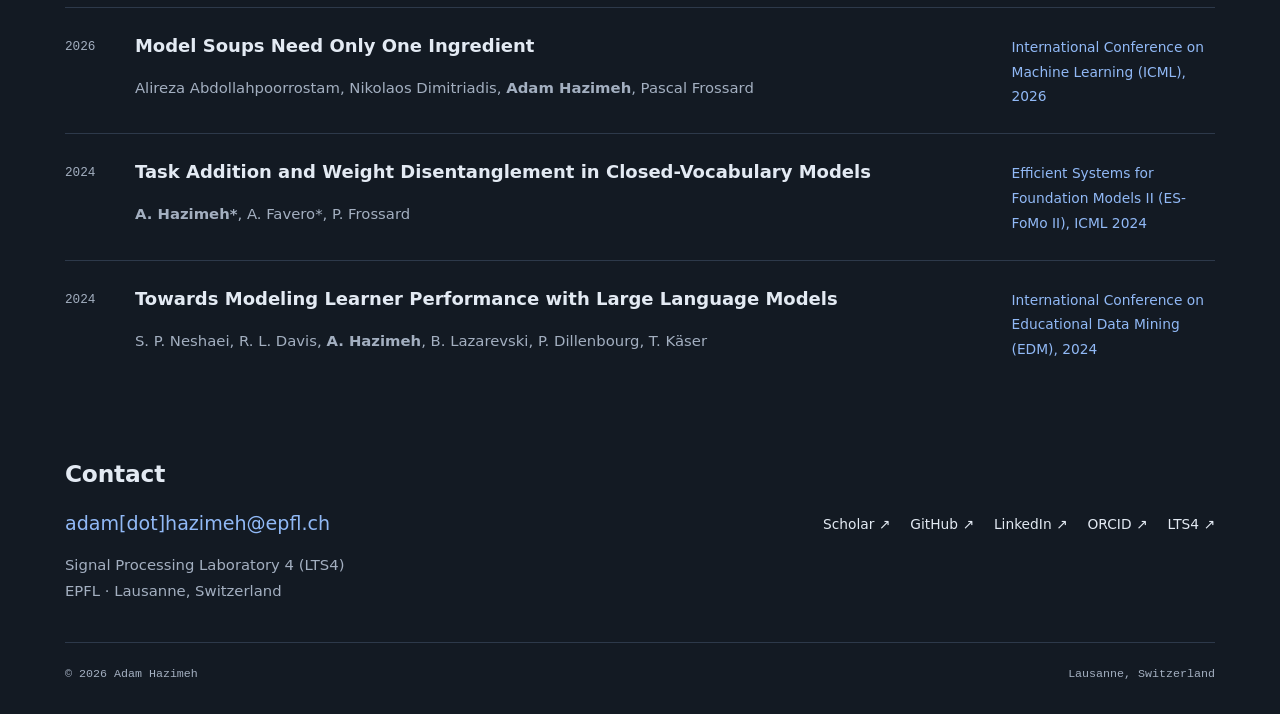
==== commit 8ca47557: "Refresh cached stylesheet after typography update" ====
--- a/index.html
+++ b/index.html
@@ -8,7 +8,7 @@
     <title>Adam Hazimeh</title>
     <link rel="icon" href="data:,">
     <script src="appearance.js"></script>
-    <link rel="stylesheet" href="style.css">
+    <link rel="stylesheet" href="style.css?v=af17ea6">
     <script src="slideshow.js" defer></script>
   </head>
   <body>
--- a/style.css
+++ b/style.css
@@ -33,12 +33,17 @@
 }
 
 *, *::before, *::after { box-sizing: border-box; }
-html { scroll-behavior: smooth; scroll-padding-top: 2rem; }
+html {
+  /* Scale gently on wider screens while respecting the browser's base font size. */
+  font-size: clamp(1rem, .8rem + .325vw, 1.25rem);
+  scroll-behavior: smooth;
+  scroll-padding-top: 2rem;
+}
 body {
   margin: 0;
   color: var(--ink);
   background: var(--paper);
-  font: 14px/1.75 system-ui, -apple-system, BlinkMacSystemFont, 'Segoe UI', sans-serif;
+  font: 1rem/1.75 system-ui, -apple-system, BlinkMacSystemFont, 'Segoe UI', sans-serif;
   -webkit-font-smoothing: antialiased;
 }
 button { font: inherit; }
@@ -70,7 +75,7 @@
   border: 0;
 }
 
-.page { max-width: 1168px; padding: 0 44px; margin: auto; }
+.page { max-width: 73rem; padding: 0 44px; margin: auto; }
 .site-header {
   display: flex;
   align-items: center;
@@ -80,9 +85,9 @@
   border-bottom: 1px solid var(--line);
 }
 .site-identity { font: inherit; }
-.name { font-size: 26px; font-weight: 700; letter-spacing: -.5px; white-space: nowrap; text-decoration: none; }
+.name { font-size: 1.625rem; font-weight: 700; letter-spacing: -.5px; white-space: nowrap; text-decoration: none; }
 .header-actions { display: flex; align-items: center; gap: 24px; }
-.site-nav { display: flex; gap: 30px; font-size: 13px; }
+.site-nav { display: flex; gap: 30px; font-size: .875rem; }
 .site-nav a { text-decoration: none; }
 .site-nav a[aria-current] { color: var(--accent); }
 .theme-toggle {
@@ -94,7 +99,7 @@
   background: transparent;
   border: 1px solid var(--line);
   border-radius: 4px;
-  font-size: 11px;
+  font-size: .75rem;
   line-height: 1.5;
   white-space: nowrap;
   cursor: pointer;
@@ -113,11 +118,11 @@
   gap: 54px;
   padding: 39px 0 38px;
 }
-.intro { max-width: 650px; font-size: 15px; line-height: 1.9; }
+.intro { max-width: 40rem; line-height: 1.9; }
 .intro a { text-decoration-color: var(--line); }
-.profile-research { margin-top: 17px; font-size: 15px; line-height: 1.9; }
-.profile-background { max-width: 620px; margin-top: 17px; color: var(--muted); font-size: 13px; line-height: 1.9; }
-.hero-links { display: flex; flex-wrap: wrap; gap: 23px; margin-top: 24px; color: var(--accent); font-size: 12px; }
+.profile-research { margin-top: 17px; line-height: 1.9; }
+.profile-background { max-width: 40rem; margin-top: 17px; color: var(--muted); font-size: .875rem; line-height: 1.9; }
+.hero-links { display: flex; flex-wrap: wrap; gap: 23px; margin-top: 24px; color: var(--accent); font-size: .8125rem; }
 .text-link { display: inline-flex; align-items: baseline; gap: .5rem; text-decoration: none; }
 .text-link:hover { text-decoration: underline; }
 
@@ -129,7 +134,7 @@
 .is-rotating .illustration-slide { margin: 0; }
 .illustration-slide[hidden] { display: none; }
 .illustration-slide img { width: 100%; height: auto; border: 1px solid var(--topic-line); }
-.illustration-slide figcaption { min-height: 50px; padding-top: 12px; color: var(--muted); font-size: 12px; line-height: 1.7; }
+.illustration-slide figcaption { min-height: calc(3.4em + 12px); padding-top: 12px; color: var(--muted); font-size: .8125rem; line-height: 1.7; }
 .illustration-slide figcaption strong { color: var(--topic-accent); font-weight: 550; }
 .slide-progress { display: none; width: 100%; height: 2px; margin-top: 11px; overflow: hidden; background: var(--topic-line); }
 .is-rotating .slide-progress { display: block; }
@@ -137,9 +142,9 @@
 
 .content-section { margin-bottom: 38px; }
 .section-head { display: flex; align-items: baseline; justify-content: space-between; gap: 1.5rem; margin-bottom: 12px; }
-.section-head h2 { font-size: 21px; font-weight: 600; letter-spacing: -.2px; }
-.section-head > a { color: var(--accent); font-size: 12px; }
-.section-note { margin-bottom: 14px; color: var(--muted); font-size: 11px; line-height: 1.6; }
+.section-head h2 { font-size: 1.375rem; font-weight: 600; letter-spacing: -.2px; }
+.section-head > a { color: var(--accent); font-size: .8125rem; }
+.section-note { margin-bottom: 14px; color: var(--muted); font-size: .75rem; line-height: 1.6; }
 .post-list, .publication-list { list-style: none; padding: 0; margin: 0; }
 .writing-section { padding-top: 25px; }
 .post {
@@ -153,12 +158,12 @@
 .post-illustration img { width: 100%; height: auto; }
 .post-illustration[data-topic="alignment"] { border-color: var(--alignment-line); background: var(--alignment-surface); }
 .post-illustration[data-topic="merging"] { border-color: var(--merging-line); background: var(--merging-surface); }
-.post-title { display: inline-block; grid-column: 2; grid-row: 1; align-self: center; font-size: 21px; font-weight: 550; line-height: 1.45; letter-spacing: -.15px; }
+.post-title { display: inline-block; grid-column: 2; grid-row: 1; align-self: center; font-size: 1.375rem; font-weight: 550; line-height: 1.45; letter-spacing: -.15px; }
 .writing-hero { padding: 36px 0 31px; }
-.writing-hero h1 { font-size: 30px; font-weight: 600; line-height: 1.3; letter-spacing: -.4px; }
+.writing-hero h1 { font-size: 1.875rem; font-weight: 600; line-height: 1.3; letter-spacing: -.4px; }
 .blog-posts { padding-bottom: 30px; }
 .blog-posts .post { grid-template-columns: 250px minmax(0, 1fr); column-gap: 33px; padding: 28px 0; }
-.blog-posts .post-title { font-size: 24px; }
+.blog-posts .post-title { font-size: 1.5rem; }
 
 .publication {
   display: grid;
@@ -167,54 +172,51 @@
   padding: 24px 0;
   border-top: 1px solid var(--line);
 }
-.publication-year { padding-top: 4px; color: var(--muted); font: 11px/1.7 ui-monospace, SFMono-Regular, Menlo, monospace; }
-.publication-info { display: grid; grid-template-columns: minmax(0, 1fr) 180px; column-gap: 40px; }
-.publication-title { display: inline-block; font-size: 16px; font-weight: 550; line-height: 1.55; text-decoration: none; }
+.publication-year { padding-top: 4px; color: var(--muted); font: .75rem/1.7 ui-monospace, SFMono-Regular, Menlo, monospace; }
+.publication-info { display: grid; grid-template-columns: minmax(0, 1fr) 12rem; column-gap: 40px; }
+.publication-title { display: inline-block; font-size: 1.0625rem; font-weight: 550; line-height: 1.55; text-decoration: none; }
 a.publication-title:hover { text-decoration: underline; }
-.publication-authors { grid-column: 1; margin-top: 7px; color: var(--muted); font-size: 12px; line-height: 1.75; }
+.publication-authors { grid-column: 1; margin-top: 7px; color: var(--muted); font-size: .875rem; line-height: 1.75; }
 .publication-authors strong { font-weight: 600; }
-.publication-venue { grid-column: 2; grid-row: 1 / span 2; align-self: start; padding-top: 3px; color: var(--accent); font-size: 11px; line-height: 1.8; }
+.publication-venue { grid-column: 2; grid-row: 1 / span 2; align-self: start; padding-top: 3px; color: var(--accent); font-size: .8125rem; line-height: 1.8; }
 
 .contact-section { display: grid; grid-template-columns: 1fr 1fr; column-gap: 60px; align-items: start; padding-top: 30px; }
 .contact-section .section-head { grid-column: 1 / -1; }
-.contact-section .email { color: var(--accent); font-size: 18px; text-decoration: none; }
-.contact-section p { grid-column: 1; margin-top: 12px; color: var(--muted); font-size: 12px; }
-.contact-links { display: flex; flex-wrap: wrap; gap: 9px 20px; grid-column: 2; grid-row: 2; justify-content: flex-end; padding-top: 5px; font-size: 12px; }
+.contact-section .email { color: var(--accent); font-size: 1.125rem; text-decoration: none; }
+.contact-section p { grid-column: 1; margin-top: 12px; color: var(--muted); font-size: .875rem; }
+.contact-links { display: flex; flex-wrap: wrap; gap: 9px 20px; grid-column: 2; grid-row: 2; justify-content: flex-end; padding-top: 5px; font-size: .8125rem; }
 .contact-links a { text-decoration: none; }
 .contact-links a:hover { text-decoration: underline; }
-.site-footer { display: flex; justify-content: space-between; gap: 1rem; padding: 22px 0 30px; border-top: 1px solid var(--line); color: var(--muted); font: 10px/1.6 ui-monospace, SFMono-Regular, Menlo, monospace; }
+.site-footer { display: flex; justify-content: space-between; gap: 1rem; padding: 22px 0 30px; border-top: 1px solid var(--line); color: var(--muted); font: .6875rem/1.6 ui-monospace, SFMono-Regular, Menlo, monospace; }
 
 @media (max-width: 1050px) {
   .header-actions { gap: 17px; }
   .site-nav { gap: 20px; }
   .hero { align-items: start; gap: 32px; }
-  .intro, .profile-research { font-size: 14px; }
-  .publication-info { grid-template-columns: minmax(0, 1fr) 160px; gap: 0 26px; }
-}
-
-@media (max-width: 720px) {
+  .illustration-slide figcaption { min-height: calc(5.1em + 12px); }
+  .publication-info { grid-template-columns: minmax(0, 1fr) 10rem; gap: 0 26px; }
+}
+
+@media (max-width: 50rem) {
   .page { padding-inline: 23px; }
   .site-header { display: grid; grid-template-columns: 1fr auto; gap: 18px 12px; }
   .site-header > .site-identity, .site-header > .name { grid-column: 1; grid-row: 1; }
   .header-actions { display: contents; }
-  .name { font-size: 24px; }
-  .site-nav { grid-column: 1 / -1; grid-row: 2; flex-wrap: wrap; gap: 24px; font-size: 12px; }
-  .theme-toggle { grid-column: 2; grid-row: 1; padding: 6px 7px; font-size: 10px; }
+  .name { font-size: 1.5rem; }
+  .site-nav { grid-column: 1 / -1; grid-row: 2; flex-wrap: wrap; gap: 24px; font-size: .8125rem; }
+  .theme-toggle { grid-column: 2; grid-row: 1; padding: 6px 7px; font-size: .6875rem; }
   .hero { grid-template-columns: 1fr; gap: 31px; padding: 34px 0; }
   .intro, .profile-research { line-height: 1.85; }
-  .profile-background { font-size: 12px; }
-  .hero-links { gap: 20px; font-size: 11px; }
+  .hero-links { gap: 20px; }
   .research-slideshow { width: 100%; max-width: 500px; }
-  .illustration-slide figcaption { font-size: 11px; }
-  .section-head h2 { font-size: 20px; }
-  .section-head > a { font-size: 11px; }
+  .section-head h2 { font-size: 1.25rem; }
   .post, .blog-posts .post { display: block; padding: 22px 0; }
   .post-illustration { margin-bottom: 18px; }
-  .post-title, .blog-posts .post-title { font-size: 20px; }
-  .writing-hero h1 { font-size: 28px; letter-spacing: -.35px; }
+  .post-title, .blog-posts .post-title { font-size: 1.25rem; }
+  .writing-hero h1 { font-size: 1.75rem; letter-spacing: -.35px; }
   .publication { grid-template-columns: 33px minmax(0, 1fr); gap: 12px; padding: 22px 0; }
   .publication-info { display: block; }
-  .publication-authors, .publication-venue { font-size: 11px; }
+  .publication-authors, .publication-venue { font-size: .8125rem; }
   .publication-venue { margin-top: 8px; }
   .contact-section { display: block; }
   .contact-section p { margin: 14px 0; }
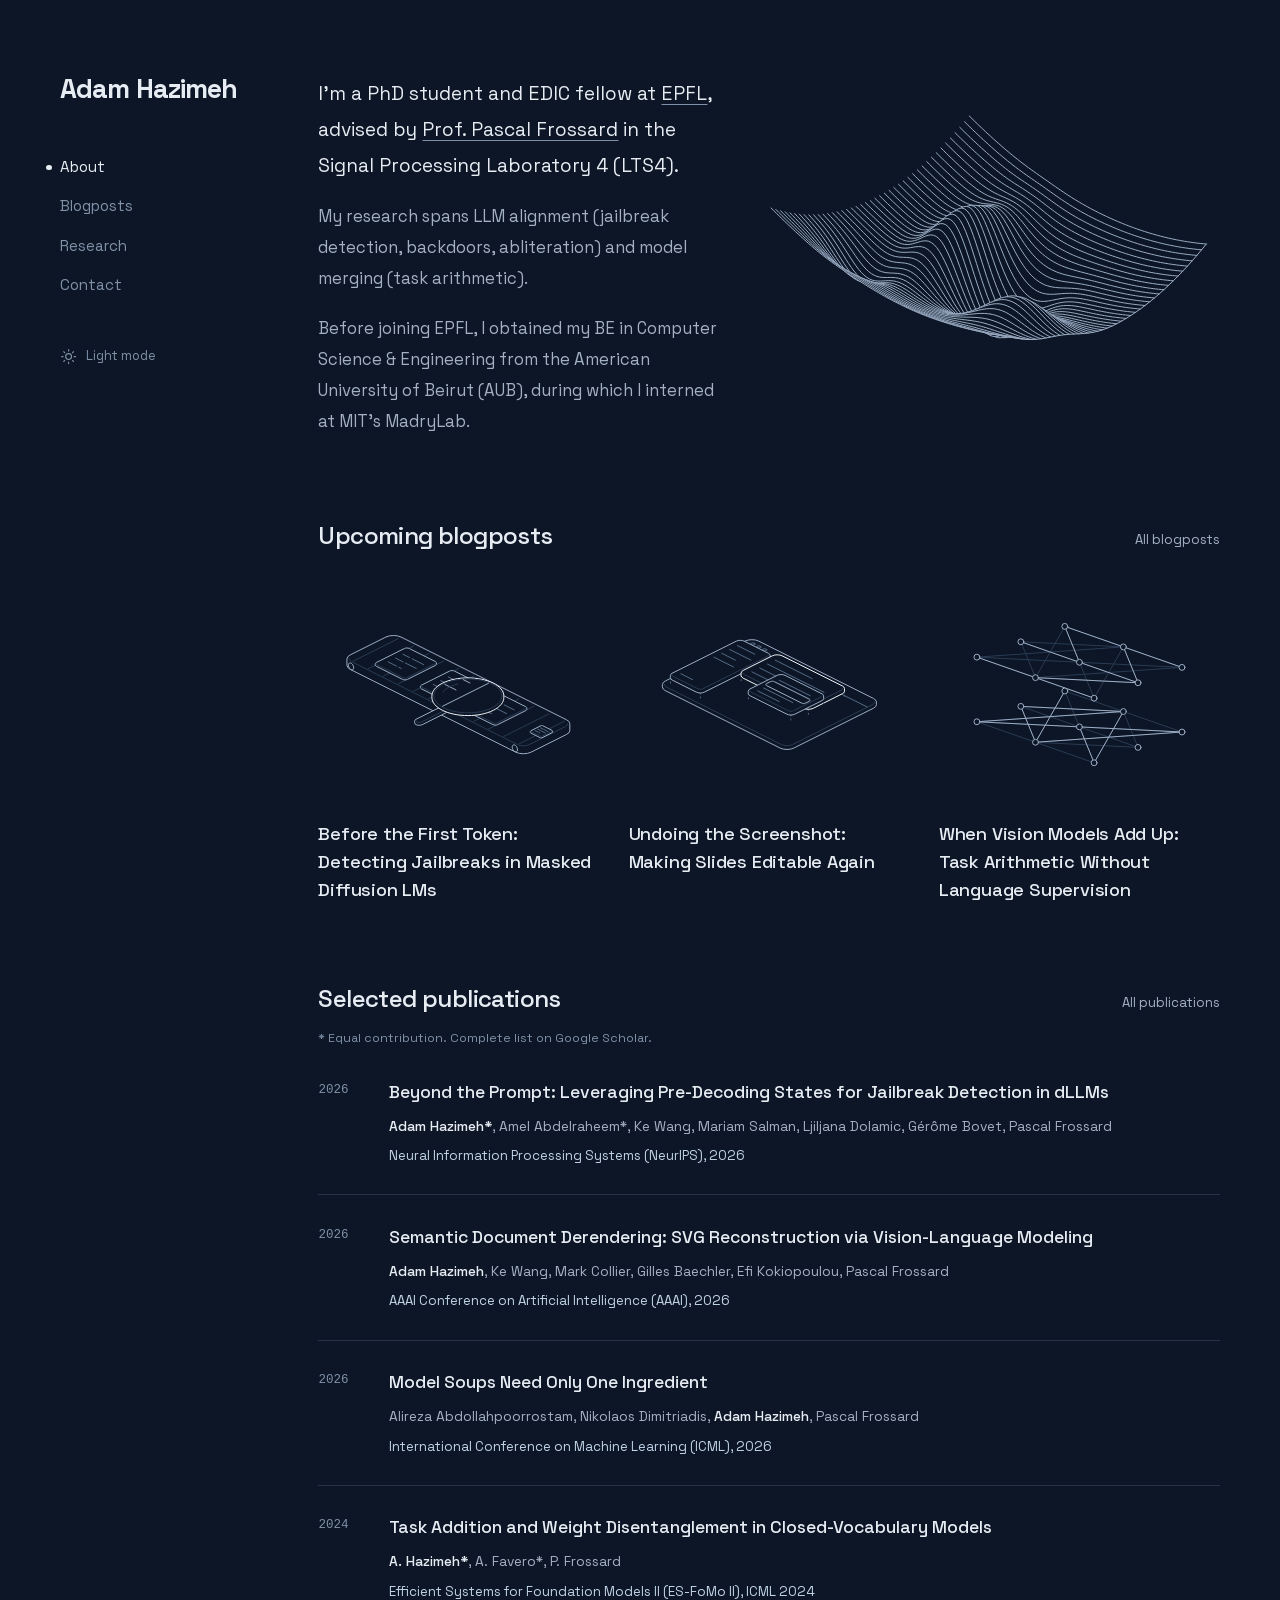
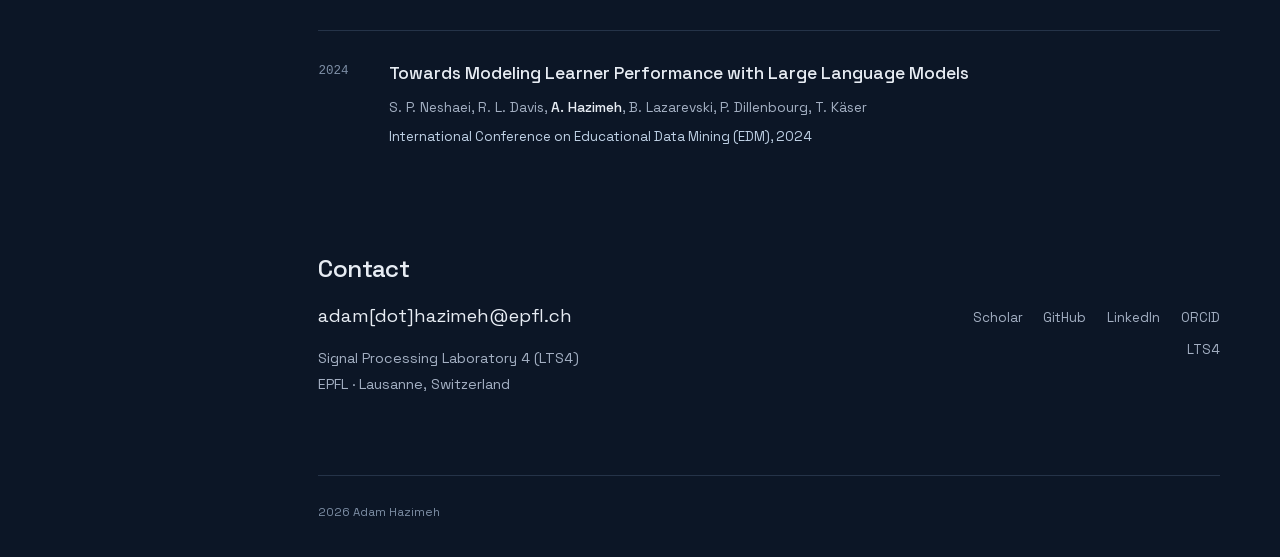
==== commit 33e05a66: "Publish Hairline design with Space Grotesk" ====
--- a/index.html
+++ b/index.html
@@ -2,163 +2,151 @@
 <html lang="en" data-color-scheme="dark">
   <head>
     <meta charset="utf-8">
+    <meta name="viewport" content="width=device-width, initial-scale=1">
     <meta name="color-scheme" content="dark light">
-    <meta name="viewport" content="width=device-width, initial-scale=1">
-    <meta name="description" content="Adam Hazimeh, PhD student and EDIC fellow at EPFL, working on AI alignment, model merging, task arithmetic, and weight disentanglement.">
+    <meta name="format-detection" content="email=no">
+    <meta name="description" content="Adam Hazimeh, PhD student and EDIC fellow at EPFL, researching LLM alignment and model merging.">
     <title>Adam Hazimeh</title>
+    <link rel="canonical" href="https://ahazimeh.com/">
     <link rel="icon" href="data:,">
+    <link rel="preload" href="fonts/space-grotesk-latin.woff2" as="font" type="font/woff2" crossorigin>
+    <link rel="stylesheet" href="style.css?v=20261013">
     <script src="appearance.js"></script>
-    <link rel="stylesheet" href="style.css?v=af17ea6">
-    <script src="slideshow.js" defer></script>
+    <script src="vendor/hairline-kernel.js" defer></script>
+    <script src="site.js" defer></script>
+    <script type="module" src="figures/landscape.js"></script>
+    <script type="module" src="figures/prompt-loupe.js"></script>
+    <script type="module" src="figures/exploded.js"></script>
+    <script type="module" src="figures/model-merge.js"></script>
+    <noscript><style>.hero-figure, .post-illustration { display: none; }</style></noscript>
   </head>
   <body>
     <a class="skip-link" href="#main">Skip to main content</a>
-    <div class="page">
+    <div class="shell">
       <header class="site-header">
         <h1 class="site-identity"><a class="name" href="index.html">Adam Hazimeh</a></h1>
-        <div class="header-actions">
-          <nav class="site-nav" aria-label="Main navigation">
-            <a href="#about" aria-current="page">About</a>
-            <a href="blog.html">Blogposts</a>
-            <a href="#publications">Research</a>
-            <a href="#contact">Contact</a>
-          </nav>
-          <button class="theme-toggle" type="button" data-theme-toggle aria-label="Switch to light mode" aria-pressed="false" hidden>
-            <svg viewBox="0 0 20 20" aria-hidden="true" fill="none" stroke="currentColor" stroke-width="1.3">
-              <circle cx="10" cy="10" r="3.4" />
-              <path d="M10 1.5V4M10 16V18.5M1.5 10H4M16 10H18.5M4 4L5.8 5.8M14.2 14.2L16 16M4 16L5.8 14.2M14.2 5.8L16 4" />
-            </svg>
-            <span data-theme-label>Light mode</span>
-          </button>
-        </div>
+        <nav class="site-nav" aria-label="Main navigation">
+          <a href="#about" aria-current="page">About</a>
+          <a href="blog.html">Blogposts</a>
+          <a href="#publications">Research</a>
+          <a href="#contact">Contact</a>
+        </nav>
+        <button class="theme-toggle" type="button" data-theme-toggle aria-label="Switch to light mode" aria-pressed="false" hidden>
+          <svg viewBox="0 0 20 20" aria-hidden="true" fill="none" stroke="currentColor" stroke-width="1.3">
+            <circle cx="10" cy="10" r="3.4" />
+            <path d="M10 1.5V4M10 16V18.5M1.5 10H4M16 10H18.5M4 4L5.8 5.8M14.2 14.2L16 16M4 16L5.8 14.2M14.2 5.8L16 4" />
+          </svg>
+          <span data-theme-label>Light mode</span>
+        </button>
       </header>
-      <main id="main">
-        <section class="hero" id="about" aria-label="About Adam Hazimeh">
-          <div class="profile-copy">
-            <p class="intro">I am a PhD student and EDIC fellow at <a href="https://www.epfl.ch/" target="_blank" rel="noreferrer">EPFL</a>, advised by <a href="https://lts4www.epfl.ch/~frossard/" target="_blank" rel="noreferrer">Prof. Pascal Frossard</a> in the Signal Processing Laboratory 4 (LTS4).</p>
-            <p class="profile-research">My research spans AI alignment and model merging. I study jailbreak detection, backdoors, abliteration, and misalignment in large language models, as well as task arithmetic and weight disentanglement.</p>
-            <p class="profile-background">Before joining EPFL, I obtained my BE in Computer Science &amp; Engineering from the American University of Beirut (AUB), during which I interned at MIT’s MadryLab.</p>
-            <div class="hero-links">
-              <a class="text-link" href="https://scholar.google.com/citations?user=UOY5KHYAAAAJ&amp;hl=en" target="_blank" rel="noreferrer">Google Scholar <span aria-hidden="true">↗</span></a>
-              <a class="text-link" href="https://github.com/adamhazimeh" target="_blank" rel="noreferrer">GitHub <span aria-hidden="true">↗</span></a>
-              <a class="text-link" href="mailto:adam.hazimeh@epfl.ch">Email <span aria-hidden="true">↗</span></a>
+      <div class="main">
+        <main id="main">
+          <section class="profile" id="about" aria-label="About Adam Hazimeh">
+            <div class="profile-copy">
+              <p class="intro">I'm a PhD student and EDIC fellow at <a href="https://www.epfl.ch/" target="_blank" rel="noreferrer">EPFL</a>, advised by <a href="https://lts4www.epfl.ch/~frossard/" target="_blank" rel="noreferrer">Prof. Pascal Frossard</a> in the Signal Processing Laboratory 4 (LTS4).</p>
+              <p class="profile-research">My research spans LLM alignment (jailbreak detection, backdoors, abliteration) and model merging (task arithmetic).</p>
+              <p class="profile-background">Before joining EPFL, I obtained my BE in Computer Science &amp; Engineering from the American University of Beirut (AUB), during which I interned at MIT’s MadryLab.</p>
             </div>
-          </div>
-          <div class="research-slideshow" data-slideshow data-theme="alignment" role="region" aria-label="Research illustrations">
-            <figure class="illustration-slide" data-slide="AI alignment" data-theme="alignment">
-              <img class="theme-image-light" src="illustrations/alignment.svg" width="500" height="340" alt="Standard and adversarial inputs enter an LLM. Weight changes affect the model, and internal signals are examined for abnormal behavior.">
-              <img class="theme-image-dark" src="illustrations/alignment-dark.svg" width="500" height="340" alt="Standard and adversarial inputs enter an LLM. Weight changes affect the model, and internal signals are examined for abnormal behavior.">
-              <figcaption><strong>AI alignment.</strong> Detecting jailbreaks and studying backdoors, abliteration, and misalignment.</figcaption>
+            <figure class="hero-figure">
+              <div class="figure-stage" data-figure="landscape" tabindex="0" aria-label="A three-dimensional loss landscape with drifting peaks and depressions. Move the pointer or use the arrow keys to create a downward spike." aria-describedby="figure-help"></div>
+              <span id="figure-help" class="sr-only">Peaks and depressions move across the surface. Move the pointer or use the arrow keys to create a downward spike; Escape removes it. Automatic motion is disabled when reduced motion is preferred.</span>
             </figure>
-            <figure class="illustration-slide" data-slide="Model merging" data-theme="merging">
-              <img class="theme-image-light" src="illustrations/merging.svg" width="500" height="340" alt="Two specialized model weight grids feed into a shared model, shown in complementary teal shades.">
-              <img class="theme-image-dark" src="illustrations/merging-dark.svg" width="500" height="340" alt="Two specialized model weight grids feed into a shared model, shown in complementary teal shades.">
-              <figcaption><strong>Model merging.</strong> Combining the capabilities of separately trained models.</figcaption>
-            </figure>
-            <div class="slide-progress" aria-hidden="true">
-              <span class="slide-progress-fill" data-slide-progress></span>
+          </section>
+          <section class="content-section" id="writing" aria-label="Upcoming blogposts">
+            <div class="section-head">
+              <h2>Upcoming blogposts</h2>
+              <a class="text-link" href="blog.html">All blogposts</a>
             </div>
-            <p class="sr-only" id="slideshow-instructions">Focus here to pause automatic transitions. Use the left and right arrow keys to switch illustrations.</p>
-          </div>
-        </section>
-        <section class="content-section writing-section" id="writing" aria-label="Upcoming blogposts">
-          <div class="section-head">
-            <h2>Upcoming blogposts</h2>
-            <a class="text-link" href="blog.html">All blogposts <span aria-hidden="true">↗</span></a>
-          </div>
-          <ul class="post-list">
-            <li class="post">
-              <div class="post-illustration" data-topic="alignment">
-                <img class="theme-image-light" src="illustrations/jailbreak-detection.svg" width="500" height="340" alt="A prompt and masked response tokens lead to inspection of internal model states before decoding." loading="lazy">
-                <img class="theme-image-dark" src="illustrations/jailbreak-detection-dark.svg" width="500" height="340" alt="A prompt and masked response tokens lead to inspection of internal model states before decoding." loading="lazy">
+            <ul class="post-list">
+              <li class="post">
+                <div class="post-illustration">
+                  <div class="figure-stage" data-figure="prompt-loupe" tabindex="0" aria-label="Prompt cards travel beneath a magnifying glass. Hover or focus to pause and inspect them."></div>
+                </div>
+                <h3 class="post-title">Before the First Token: Detecting Jailbreaks in Masked Diffusion LMs</h3>
+              </li>
+              <li class="post">
+                <div class="post-illustration">
+                  <div class="figure-stage" data-figure="exploded" aria-label="A document window separating into editable layers."></div>
+                </div>
+                <h3 class="post-title">Undoing the Screenshot: Making Slides Editable Again</h3>
+              </li>
+              <li class="post">
+                <div class="post-illustration">
+                  <div class="figure-stage" data-figure="model-merge" data-play tabindex="0" aria-label="Two flat neural networks form a stack and collapse into one layer. Move toward the center or use the arrow keys to combine the models; Escape separates them."></div>
+                </div>
+                <h3 class="post-title">When Vision Models Add Up: Task Arithmetic Without Language Supervision</h3>
+              </li>
+            </ul>
+          </section>
+          <section class="content-section" id="publications" aria-label="Selected publications">
+            <div class="section-head">
+              <h2>Selected publications</h2>
+              <a class="text-link" href="https://scholar.google.com/citations?user=UOY5KHYAAAAJ&amp;hl=en" target="_blank" rel="noreferrer">All publications</a>
+            </div>
+            <p class="section-note">* Equal contribution. Complete list on Google Scholar.</p>
+            <ul class="publication-list">
+              <li class="publication">
+                <span class="publication-year">2026</span>
+                <div class="publication-info">
+                  <!-- Add the arXiv link when it is available. -->
+                  <span class="publication-title">Beyond the Prompt: Leveraging Pre-Decoding States for Jailbreak Detection in dLLMs</span>
+                  <p class="publication-authors"><strong>Adam Hazimeh*</strong>, Amel Abdelraheem*, Ke Wang, Mariam Salman, Ljiljana Dolamic, Gérôme Bovet, Pascal Frossard</p>
+                  <p class="publication-venue">Neural Information Processing Systems (NeurIPS), 2026</p>
+                </div>
+              </li>
+              <li class="publication">
+                <span class="publication-year">2026</span>
+                <div class="publication-info">
+                  <a class="publication-title" href="https://arxiv.org/abs/2511.13478" target="_blank" rel="noreferrer">Semantic Document Derendering: SVG Reconstruction via Vision-Language Modeling</a>
+                  <p class="publication-authors"><strong>Adam Hazimeh</strong>, Ke Wang, Mark Collier, Gilles Baechler, Efi Kokiopoulou, Pascal Frossard</p>
+                  <p class="publication-venue">AAAI Conference on Artificial Intelligence (AAAI), 2026</p>
+                </div>
+              </li>
+              <li class="publication">
+                <span class="publication-year">2026</span>
+                <div class="publication-info">
+                  <a class="publication-title" href="https://arxiv.org/abs/2602.09689" target="_blank" rel="noreferrer">Model Soups Need Only One Ingredient</a>
+                  <p class="publication-authors">Alireza Abdollahpoorrostam, Nikolaos Dimitriadis, <strong>Adam Hazimeh</strong>, Pascal Frossard</p>
+                  <p class="publication-venue">International Conference on Machine Learning (ICML), 2026</p>
+                </div>
+              </li>
+              <li class="publication">
+                <span class="publication-year">2024</span>
+                <div class="publication-info">
+                  <a class="publication-title" href="https://arxiv.org/abs/2511.14569" target="_blank" rel="noreferrer">Task Addition and Weight Disentanglement in Closed-Vocabulary Models</a>
+                  <p class="publication-authors"><strong>A. Hazimeh*</strong>, A. Favero*, P. Frossard</p>
+                  <p class="publication-venue">Efficient Systems for Foundation Models II (ES-FoMo II), ICML 2024</p>
+                </div>
+              </li>
+              <li class="publication">
+                <span class="publication-year">2024</span>
+                <div class="publication-info">
+                  <a class="publication-title" href="https://github.com/spneshaei/LLM-Learner-Modeling" target="_blank" rel="noreferrer">Towards Modeling Learner Performance with Large Language Models</a>
+                  <p class="publication-authors">S. P. Neshaei, R. L. Davis, <strong>A. Hazimeh</strong>, B. Lazarevski, P. Dillenbourg, T. Käser</p>
+                  <p class="publication-venue">International Conference on Educational Data Mining (EDM), 2024</p>
+                </div>
+              </li>
+            </ul>
+          </section>
+          <section class="content-section contact-section" id="contact" aria-label="Contact">
+            <div class="section-head"><h2>Contact</h2></div>
+            <div class="contact-body">
+              <div>
+                <span class="email">adam[dot]hazimeh@epfl.ch</span>
+                <p>Signal Processing Laboratory 4 (LTS4)<br>EPFL · Lausanne, Switzerland</p>
               </div>
-              <h3 class="post-title">Before the First Token: Detecting Jailbreaks in Masked Diffusion LMs</h3>
-            </li>
-            <li class="post">
-              <div class="post-illustration" data-topic="derendering">
-                <img class="theme-image-light" src="illustrations/derendering.svg" width="500" height="340" alt="A document image reconstructed as editable vector shapes." loading="lazy">
-                <img class="theme-image-dark" src="illustrations/derendering-dark.svg" width="500" height="340" alt="A document image reconstructed as editable vector shapes." loading="lazy">
+              <div class="contact-links">
+                <a href="https://scholar.google.com/citations?user=UOY5KHYAAAAJ&amp;hl=en" target="_blank" rel="noreferrer">Scholar</a>
+                <a href="https://github.com/adamhazimeh" target="_blank" rel="noreferrer">GitHub</a>
+                <a href="https://www.linkedin.com/in/adamhazimeh/" target="_blank" rel="noreferrer">LinkedIn</a>
+                <a href="https://orcid.org/0000-0002-2132-2864" target="_blank" rel="noreferrer">ORCID</a>
+                <a href="https://www.epfl.ch/labs/lts4/people/people-current/" target="_blank" rel="noreferrer">LTS4</a>
               </div>
-              <h3 class="post-title">Undoing the Screenshot: Making Slides Editable Again</h3>
-            </li>
-            <li class="post">
-              <div class="post-illustration" data-topic="merging">
-                <img class="theme-image-light" src="illustrations/task-arithmetic.svg" width="500" height="340" alt="Subtracting base-model weights from fine-tuned weights gives a task vector; adding task vectors to the base combines weight changes." loading="lazy">
-                <img class="theme-image-dark" src="illustrations/task-arithmetic-dark.svg" width="500" height="340" alt="Subtracting base-model weights from fine-tuned weights gives a task vector; adding task vectors to the base combines weight changes." loading="lazy">
-              </div>
-              <h3 class="post-title">When Vision Models Add Up: Task Arithmetic Without Language Supervision</h3>
-            </li>
-          </ul>
-        </section>
-        <section class="content-section research-section" id="publications" aria-label="Selected publications">
-          <div class="section-head">
-            <h2>Selected publications</h2>
-            <a class="text-link" href="https://scholar.google.com/citations?user=UOY5KHYAAAAJ&amp;hl=en" target="_blank" rel="noreferrer">All publications <span aria-hidden="true">↗</span></a>
-          </div>
-          <p class="section-note">* Equal contribution. Complete list on Google Scholar.</p>
-          <ul class="publication-list">
-            <li class="publication">
-              <span class="publication-year">2026</span>
-              <div class="publication-info">
-                <!-- Add the arXiv link when it is available. -->
-                <span class="publication-title">Beyond the Prompt: Leveraging Pre-Decoding States for Jailbreak Detection in dLLMs</span>
-                <p class="publication-authors"><strong>Adam Hazimeh*</strong>, Amel Abdelraheem*, Ke Wang, Mariam Salman, Ljiljana Dolamic, Gérôme Bovet, Pascal Frossard</p>
-                <p class="publication-venue">Neural Information Processing Systems (NeurIPS), 2026</p>
-              </div>
-            </li>
-            <li class="publication">
-              <span class="publication-year">2026</span>
-              <div class="publication-info">
-                <a class="publication-title" href="https://arxiv.org/abs/2511.13478" target="_blank" rel="noreferrer">Semantic Document Derendering: SVG Reconstruction via Vision-Language Modeling</a>
-                <p class="publication-authors"><strong>Adam Hazimeh</strong>, Ke Wang, Mark Collier, Gilles Baechler, Efi Kokiopoulou, Pascal Frossard</p>
-                <p class="publication-venue">AAAI Conference on Artificial Intelligence (AAAI), 2026</p>
-              </div>
-            </li>
-            <li class="publication">
-              <span class="publication-year">2026</span>
-              <div class="publication-info">
-                <a class="publication-title" href="https://arxiv.org/abs/2602.09689" target="_blank" rel="noreferrer">Model Soups Need Only One Ingredient</a>
-                <p class="publication-authors">Alireza Abdollahpoorrostam, Nikolaos Dimitriadis, <strong>Adam Hazimeh</strong>, Pascal Frossard</p>
-                <p class="publication-venue">International Conference on Machine Learning (ICML), 2026</p>
-              </div>
-            </li>
-            <li class="publication">
-              <span class="publication-year">2024</span>
-              <div class="publication-info">
-                <a class="publication-title" href="https://arxiv.org/abs/2511.14569" target="_blank" rel="noreferrer">Task Addition and Weight Disentanglement in Closed-Vocabulary Models</a>
-                <p class="publication-authors"><strong>A. Hazimeh*</strong>, A. Favero*, P. Frossard</p>
-                <p class="publication-venue">Efficient Systems for Foundation Models II (ES-FoMo II), ICML 2024</p>
-              </div>
-            </li>
-            <li class="publication">
-              <span class="publication-year">2024</span>
-              <div class="publication-info">
-                <a class="publication-title" href="https://github.com/spneshaei/LLM-Learner-Modeling" target="_blank" rel="noreferrer">Towards Modeling Learner Performance with Large Language Models</a>
-                <p class="publication-authors">S. P. Neshaei, R. L. Davis, <strong>A. Hazimeh</strong>, B. Lazarevski, P. Dillenbourg, T. Käser</p>
-                <p class="publication-venue">International Conference on Educational Data Mining (EDM), 2024</p>
-              </div>
-            </li>
-          </ul>
-        </section>
-        <section class="content-section contact-section" id="contact" aria-label="Contact">
-          <div class="section-head">
-            <h2>Contact</h2>
-          </div>
-          <a class="email" href="mailto:adam.hazimeh@epfl.ch">adam[dot]hazimeh@epfl.ch</a>
-          <p>Signal Processing Laboratory 4 (LTS4)<br>EPFL · Lausanne, Switzerland</p>
-          <div class="contact-links">
-            <a href="https://scholar.google.com/citations?user=UOY5KHYAAAAJ&amp;hl=en" target="_blank" rel="noreferrer">Scholar ↗</a>
-            <a href="https://github.com/adamhazimeh" target="_blank" rel="noreferrer">GitHub ↗</a>
-            <a href="https://www.linkedin.com/in/adamhazimeh/" target="_blank" rel="noreferrer">LinkedIn ↗</a>
-            <a href="https://orcid.org/0000-0002-2132-2864" target="_blank" rel="noreferrer">ORCID ↗</a>
-            <a href="https://www.epfl.ch/labs/lts4/people/people-current/" target="_blank" rel="noreferrer">LTS4 ↗</a>
-          </div>
-        </section>
-      </main>
-      <footer class="site-footer">
-        <span>© 2026 Adam Hazimeh</span>
-        <span>Lausanne, Switzerland</span>
-      </footer>
+            </div>
+          </section>
+        </main>
+        <footer class="site-footer"><span>2026 Adam Hazimeh</span></footer>
+      </div>
     </div>
   </body>
 </html>
--- a/style.css
+++ b/style.css
@@ -1,247 +1,169 @@
+@font-face {
+  font-family: 'Space Grotesk';
+  font-style: normal;
+  font-weight: 300 700;
+  font-display: swap;
+  src: url(fonts/space-grotesk-latin-ext.woff2) format('woff2');
+  unicode-range: U+0100-02BA, U+02BD-02C5, U+02C7-02CC, U+02CE-02D7, U+02DD-02FF, U+0304, U+0308, U+0329, U+1D00-1DBF, U+1E00-1E9F, U+1EF2-1EFF, U+2020, U+20A0-20AB, U+20AD-20C4, U+2113, U+2C60-2C7F, U+A720-A7FF;
+}
+
+@font-face {
+  font-family: 'Space Grotesk';
+  font-style: normal;
+  font-weight: 300 700;
+  font-display: swap;
+  src: url(fonts/space-grotesk-latin.woff2) format('woff2');
+  unicode-range: U+0000-00FF, U+0131, U+0152-0153, U+02BB-02BC, U+02C6, U+02DA, U+02DC, U+0304, U+0308, U+0329, U+2000-206F, U+20AC, U+2122, U+2191, U+2193, U+2212, U+2215, U+FEFF, U+FFFD;
+}
+
 :root {
   color-scheme: dark;
-  --paper: #131a23;
-  --ink: #e3eaf3;
-  --muted: #a3afc0;
-  --accent: #91b9f6;
-  --line: #2d394a;
-  --tint: #1b2634;
-  --selection: #354a65;
-  --alignment-accent: #d69ab5;
-  --alignment-line: #4a3443;
-  --alignment-surface: #231c29;
-  --merging-accent: #79c6b7;
-  --merging-line: #294d48;
-  --merging-surface: #182925;
-}
-
-:root[data-color-scheme="light"] {
-  color-scheme: light;
-  --paper: #f8f9fb;
-  --ink: #202735;
-  --muted: #677080;
-  --accent: #2454cb;
-  --line: #d8dee7;
-  --tint: #edf1f8;
-  --selection: #c9d8ff;
-  --alignment-accent: #803657;
-  --alignment-line: #b49aad;
-  --alignment-surface: #f4eff5;
-  --merging-accent: #176b61;
-  --merging-line: #a7c0b5;
-  --merging-surface: #eff6f3;
-}
-
-*, *::before, *::after { box-sizing: border-box; }
-html {
-  /* Scale gently on wider screens while respecting the browser's base font size. */
-  font-size: clamp(1rem, .8rem + .325vw, 1.25rem);
+  --paper: #0c1626;
+  --ink: #e7ecf3;
+  --muted: #a4b0c3;
+  --quiet: #7f90a7;
+  --line: #253348;
+  --link: #c1d3e7;
+  --hairline-plate: var(--paper);
+  --hairline-hi: #f0f4fa;
+  --hairline-edge: #9cadc4;
+  --hairline-mid: #556b86;
+  --hairline-lo: #2a3b53;
+  --hairline-stroke: 1;
+  font-size: clamp(1rem, .82rem + .32vw, 1.2rem);
   scroll-behavior: smooth;
   scroll-padding-top: 2rem;
 }
-body {
-  margin: 0;
-  color: var(--ink);
-  background: var(--paper);
-  font: 1rem/1.75 system-ui, -apple-system, BlinkMacSystemFont, 'Segoe UI', sans-serif;
-  -webkit-font-smoothing: antialiased;
+:root[data-color-scheme="light"] {
+  color-scheme: light;
+  --paper: #f4f5f7;
+  --ink: #1c2b3d;
+  --muted: #4e6075;
+  --quiet: #64758a;
+  --line: #d4dbe3;
+  --link: #244665;
+  --hairline-hi: #152b43;
+  --hairline-edge: #405974;
+  --hairline-mid: #71849a;
+  --hairline-lo: #a9b6c6;
 }
+* { box-sizing: border-box; }
+body { margin: 0; background: var(--paper); color: var(--ink); font: 1rem/1.75 'Space Grotesk', system-ui, sans-serif; -webkit-font-smoothing: antialiased; }
+h1, h2, h3, p, figure { margin: 0; }
+a { color: inherit; text-underline-offset: .22em; text-decoration-thickness: 1px; }
+a:hover { color: var(--ink); text-decoration-color: currentColor; }
 button { font: inherit; }
-a { color: inherit; text-underline-offset: .2em; }
-a:hover { text-decoration-thickness: 2px; }
-img, svg { display: block; max-width: 100%; }
-h1, h2, h3, p, figure { margin: 0; }
-::selection { background: var(--selection); color: var(--ink); }
-:focus-visible { outline: 2px solid var(--accent); outline-offset: 5px; border-radius: 2px; }
-.skip-link {
-  position: fixed;
-  left: 1rem;
-  top: -5rem;
-  z-index: 100;
-  padding: .7rem 1rem;
-  color: #111;
-  background: #fff;
-}
+img, svg { max-width: 100%; display: block; }
+::selection { color: var(--ink); background: var(--line); }
+:focus-visible { outline: 2px solid var(--link); outline-offset: 6px; }
+.sr-only { position: absolute; width: 1px; height: 1px; overflow: hidden; clip-path: inset(50%); white-space: nowrap; }
+.skip-link { position: fixed; z-index: 10; top: -5rem; left: 1rem; padding: .5rem 1rem; background: var(--paper); }
 .skip-link:focus { top: 1rem; }
-.sr-only {
-  position: absolute;
-  width: 1px;
-  height: 1px;
-  padding: 0;
-  margin: -1px;
-  overflow: hidden;
-  clip: rect(0, 0, 0, 0);
-  white-space: nowrap;
-  border: 0;
-}
-
-.page { max-width: 73rem; padding: 0 44px; margin: auto; }
-.site-header {
-  display: flex;
-  align-items: center;
-  justify-content: space-between;
-  gap: 1.5rem;
-  padding: 25px 0;
-  border-bottom: 1px solid var(--line);
-}
-.site-identity { font: inherit; }
-.name { font-size: 1.625rem; font-weight: 700; letter-spacing: -.5px; white-space: nowrap; text-decoration: none; }
-.header-actions { display: flex; align-items: center; gap: 24px; }
-.site-nav { display: flex; gap: 30px; font-size: .875rem; }
-.site-nav a { text-decoration: none; }
-.site-nav a[aria-current] { color: var(--accent); }
-.theme-toggle {
-  display: inline-flex;
-  align-items: center;
-  gap: 7px;
-  padding: 7px 9px;
-  color: var(--muted);
-  background: transparent;
-  border: 1px solid var(--line);
-  border-radius: 4px;
-  font-size: .75rem;
-  line-height: 1.5;
-  white-space: nowrap;
-  cursor: pointer;
-}
+.shell { max-width: 85rem; padding: 4.2rem 3.5rem 0; margin: auto; display: grid; grid-template-columns: 11rem minmax(0, 1fr); column-gap: 4rem; }
+.site-header { position: sticky; align-self: start; top: 4.2rem; }
+.site-identity { font-size: inherit; }
+.name { display: inline-block; font-size: 1.55rem; line-height: 1.3; font-weight: 700; letter-spacing: -.055rem; text-decoration: none; white-space: nowrap; }
+.site-nav { display: grid; gap: .75rem; margin-top: 2.7rem; font-size: .88rem; }
+.site-nav a { width: fit-content; color: var(--quiet); text-decoration: none; }
+.site-nav a:hover, .site-nav a[aria-current] { color: var(--ink); }
+.site-nav a[aria-current]::before { content: ''; width: .3rem; height: .3rem; border-radius: 50%; background: currentColor; display: inline-block; margin: 0 .5rem .12rem -.8rem; }
+.theme-toggle { display: inline-flex; align-items: center; gap: .5rem; margin-top: 2.5rem; padding: .2rem 0; border: 0; background: transparent; color: var(--quiet); font-size: .75rem; cursor: pointer; }
+.theme-toggle:hover { color: var(--ink); }
 .theme-toggle[hidden] { display: none; }
-.theme-toggle:hover { color: var(--ink); border-color: var(--muted); }
-.theme-toggle svg { width: 14px; height: 14px; }
-.theme-image-light { display: none; }
-:root[data-color-scheme="light"] .theme-image-light { display: block; }
-:root[data-color-scheme="light"] .theme-image-dark { display: none; }
-
-.hero {
-  display: grid;
-  grid-template-columns: minmax(0, 1.35fr) minmax(0, 1fr);
-  align-items: center;
-  gap: 54px;
-  padding: 39px 0 38px;
-}
-.intro { max-width: 40rem; line-height: 1.9; }
-.intro a { text-decoration-color: var(--line); }
-.profile-research { margin-top: 17px; line-height: 1.9; }
-.profile-background { max-width: 40rem; margin-top: 17px; color: var(--muted); font-size: .875rem; line-height: 1.9; }
-.hero-links { display: flex; flex-wrap: wrap; gap: 23px; margin-top: 24px; color: var(--accent); font-size: .8125rem; }
-.text-link { display: inline-flex; align-items: baseline; gap: .5rem; text-decoration: none; }
+.theme-toggle svg { width: 1rem; height: 1rem; }
+.main { min-width: 0; }
+.profile { display: grid; grid-template-columns: minmax(0, 1.05fr) minmax(15rem, 1.2fr); gap: 2.1rem; align-items: center; padding: 0 0 4.5rem; }
+.profile-copy { max-width: 38rem; }
+.intro { font-size: 1.12rem; line-height: 1.85; text-wrap: pretty; }
+.intro a { text-decoration-color: var(--quiet); }
+.profile-research, .profile-background { margin-top: 1.1rem; color: var(--muted); font-size: .97rem; line-height: 1.85; }
+.text-link { display: inline-flex; align-items: baseline; gap: .4em; text-decoration: none; }
 .text-link:hover { text-decoration: underline; }
-
-/* Each slide keeps its topic palette when shown in the static gallery. */
-[data-theme="alignment"] { --topic-accent: var(--alignment-accent); --topic-line: var(--alignment-line); }
-[data-theme="merging"] { --topic-accent: var(--merging-accent); --topic-line: var(--merging-line); }
-.research-slideshow { min-width: 0; align-self: center; }
-.illustration-slide + .illustration-slide { margin-top: 22px; }
-.is-rotating .illustration-slide { margin: 0; }
-.illustration-slide[hidden] { display: none; }
-.illustration-slide img { width: 100%; height: auto; border: 1px solid var(--topic-line); }
-.illustration-slide figcaption { min-height: calc(3.4em + 12px); padding-top: 12px; color: var(--muted); font-size: .8125rem; line-height: 1.7; }
-.illustration-slide figcaption strong { color: var(--topic-accent); font-weight: 550; }
-.slide-progress { display: none; width: 100%; height: 2px; margin-top: 11px; overflow: hidden; background: var(--topic-line); }
-.is-rotating .slide-progress { display: block; }
-.slide-progress-fill { display: block; width: 100%; height: 100%; background: var(--topic-accent); transform: scaleX(0); transform-origin: left center; }
-
-.content-section { margin-bottom: 38px; }
-.section-head { display: flex; align-items: baseline; justify-content: space-between; gap: 1.5rem; margin-bottom: 12px; }
-.section-head h2 { font-size: 1.375rem; font-weight: 600; letter-spacing: -.2px; }
-.section-head > a { color: var(--accent); font-size: .8125rem; }
-.section-note { margin-bottom: 14px; color: var(--muted); font-size: .75rem; line-height: 1.6; }
-.post-list, .publication-list { list-style: none; padding: 0; margin: 0; }
-.writing-section { padding-top: 25px; }
-.post {
-  display: grid;
-  grid-template-columns: 190px minmax(0, 1fr);
-  gap: 0 27px;
-  padding: 24px 0;
-  border-top: 1px solid var(--line);
-}
-.post-illustration { grid-column: 1; grid-row: 1; align-self: start; border: 1px solid var(--line); background: var(--tint); }
-.post-illustration img { width: 100%; height: auto; }
-.post-illustration[data-topic="alignment"] { border-color: var(--alignment-line); background: var(--alignment-surface); }
-.post-illustration[data-topic="merging"] { border-color: var(--merging-line); background: var(--merging-surface); }
-.post-title { display: inline-block; grid-column: 2; grid-row: 1; align-self: center; font-size: 1.375rem; font-weight: 550; line-height: 1.45; letter-spacing: -.15px; }
-.writing-hero { padding: 36px 0 31px; }
-.writing-hero h1 { font-size: 1.875rem; font-weight: 600; line-height: 1.3; letter-spacing: -.4px; }
-.blog-posts { padding-bottom: 30px; }
-.blog-posts .post { grid-template-columns: 250px minmax(0, 1fr); column-gap: 33px; padding: 28px 0; }
-.blog-posts .post-title { font-size: 1.5rem; }
-
-.publication {
-  display: grid;
-  grid-template-columns: 51px minmax(0, 1fr);
-  gap: 19px;
-  padding: 24px 0;
-  border-top: 1px solid var(--line);
-}
-.publication-year { padding-top: 4px; color: var(--muted); font: .75rem/1.7 ui-monospace, SFMono-Regular, Menlo, monospace; }
-.publication-info { display: grid; grid-template-columns: minmax(0, 1fr) 12rem; column-gap: 40px; }
-.publication-title { display: inline-block; font-size: 1.0625rem; font-weight: 550; line-height: 1.55; text-decoration: none; }
+.hero-figure { min-width: 0; }
+.figure-stage { aspect-ratio: 5 / 4; width: 100%; min-width: 0; }
+.figure-stage:focus-visible { outline-offset: 0; }
+.content-section { margin-bottom: 4.5rem; }
+.section-head { display: flex; align-items: baseline; justify-content: space-between; gap: 1rem; margin-bottom: 1.5rem; }
+.section-head h2, .writing-hero h1 { font-size: 1.4rem; font-weight: 550; letter-spacing: -.035rem; line-height: 1.4; }
+.section-head > a { font-size: .76rem; color: var(--muted); white-space: nowrap; }
+.post-list, .publication-list { margin: 0; padding: 0; list-style: none; }
+.post-list { display: grid; grid-template-columns: repeat(3, minmax(0, 1fr)); gap: 1.7rem; }
+.post { min-width: 0; }
+.post-illustration { margin-bottom: 1rem; }
+.post-title { font-size: 1.05rem; line-height: 1.55; font-weight: 500; letter-spacing: -.012rem; text-wrap: pretty; }
+.section-note { margin-top: -.8rem; margin-bottom: 1.2rem; color: var(--quiet); font-size: .72rem; }
+.publication { display: grid; grid-template-columns: 3rem minmax(0, 1fr); gap: 1.1rem; padding: 1.55rem 0; }
+.publication:first-child { padding-top: .4rem; }
+.publication + .publication { border-top: 1px solid var(--line); }
+.publication-year { padding-top: .18rem; color: var(--quiet); font: .73rem/1.7 ui-monospace, SFMono-Regular, Menlo, monospace; }
+.publication-title { font-size: 1.02rem; line-height: 1.55; font-weight: 500; text-decoration: none; }
 a.publication-title:hover { text-decoration: underline; }
-.publication-authors { grid-column: 1; margin-top: 7px; color: var(--muted); font-size: .875rem; line-height: 1.75; }
-.publication-authors strong { font-weight: 600; }
-.publication-venue { grid-column: 2; grid-row: 1 / span 2; align-self: start; padding-top: 3px; color: var(--accent); font-size: .8125rem; line-height: 1.8; }
-
-.contact-section { display: grid; grid-template-columns: 1fr 1fr; column-gap: 60px; align-items: start; padding-top: 30px; }
-.contact-section .section-head { grid-column: 1 / -1; }
-.contact-section .email { color: var(--accent); font-size: 1.125rem; text-decoration: none; }
-.contact-section p { grid-column: 1; margin-top: 12px; color: var(--muted); font-size: .875rem; }
-.contact-links { display: flex; flex-wrap: wrap; gap: 9px 20px; grid-column: 2; grid-row: 2; justify-content: flex-end; padding-top: 5px; font-size: .8125rem; }
+.publication-authors { margin-top: .4rem; color: var(--muted); font-size: .8rem; line-height: 1.8; }
+.publication-authors strong { color: var(--ink); font-weight: 550; }
+.publication-venue { margin-top: .38rem; color: var(--link); font-size: .77rem; line-height: 1.7; }
+.contact-section .section-head { margin-bottom: .8rem; }
+.contact-body { display: flex; justify-content: space-between; align-items: start; gap: 2rem; }
+.email { font-size: 1.08rem; text-decoration: none; }
+.contact-body p { margin-top: .8rem; color: var(--muted); font-size: .83rem; line-height: 1.8; }
+.contact-links { display: flex; flex-wrap: wrap; gap: .5rem 1.2rem; justify-content: flex-end; max-width: 17rem; padding-top: .35rem; font-size: .77rem; color: var(--muted); }
 .contact-links a { text-decoration: none; }
 .contact-links a:hover { text-decoration: underline; }
-.site-footer { display: flex; justify-content: space-between; gap: 1rem; padding: 22px 0 30px; border-top: 1px solid var(--line); color: var(--muted); font: .6875rem/1.6 ui-monospace, SFMono-Regular, Menlo, monospace; }
-
-@media (max-width: 1050px) {
-  .header-actions { gap: 17px; }
-  .site-nav { gap: 20px; }
-  .hero { align-items: start; gap: 32px; }
-  .illustration-slide figcaption { min-height: calc(5.1em + 12px); }
-  .publication-info { grid-template-columns: minmax(0, 1fr) 10rem; gap: 0 26px; }
+.site-footer { display: flex; flex-wrap: wrap; justify-content: space-between; gap: .5rem 2rem; padding: 1.5rem 0 2rem; border-top: 1px solid var(--line); font-size: .67rem; color: var(--quiet); }
+.writing-hero { margin-bottom: 2.2rem; }
+.blog-posts { display: block; padding-bottom: 3.5rem; }
+.blog-posts .post { display: grid; grid-template-columns: 16rem minmax(0, 1fr); align-items: center; gap: 2.5rem; padding: 1.5rem 0; }
+.blog-posts .post + .post { border-top: 1px solid var(--line); }
+.blog-posts .post-illustration { margin: 0; }
+.blog-posts .post-title { font-size: 1.3rem; }
+@media (min-width: 1500px) { .shell { column-gap: 4.5rem; } .profile { gap: 2.7rem; } }
+@media (max-width: 1150px) {
+  .shell { display: block; max-width: 65rem; padding: 2.5rem 2.5rem 0; }
+  .site-header { position: static; display: flex; align-items: center; justify-content: space-between; gap: 1.5rem; margin-bottom: 3.5rem; }
+  .site-nav { display: flex; flex-wrap: wrap; gap: 1.5rem; margin: 0 0 0 auto; }
+  .site-nav a[aria-current]::before { display: none; }
+  .theme-toggle { margin: 0; }
+  .profile { grid-template-columns: minmax(0, 1.1fr) minmax(15rem, 1.2fr); }
 }
-
-@media (max-width: 50rem) {
-  .page { padding-inline: 23px; }
-  .site-header { display: grid; grid-template-columns: 1fr auto; gap: 18px 12px; }
-  .site-header > .site-identity, .site-header > .name { grid-column: 1; grid-row: 1; }
-  .header-actions { display: contents; }
+@media (max-width: 850px) {
+  .shell { padding: 2rem 1.6rem 0; }
+  .site-header { display: grid; grid-template-columns: 1fr auto; gap: 1.2rem; margin-bottom: 2.7rem; }
+  .site-nav { grid-column: 1 / -1; grid-row: 2; margin: 0; }
+  .theme-toggle { grid-column: 2; grid-row: 1; }
+  .profile { grid-template-columns: 1fr; gap: 1.6rem; padding-bottom: 3.5rem; }
+  .profile-copy { max-width: none; }
+  .hero-figure { width: min(100%, 34.8rem); margin: 0 auto; }
+  .post-list { gap: 1.2rem; }
+  .post-title { font-size: .96rem; }
+  .contact-body { display: block; }
+  .contact-links { justify-content: flex-start; max-width: none; margin-top: 1.2rem; }
+  .blog-posts .post { grid-template-columns: 12rem minmax(0, 1fr); gap: 1.5rem; }
+  .blog-posts .post-title { font-size: 1.1rem; }
+}
+@media (max-width: 600px) {
+  .shell { padding: 1.8rem 1.35rem 0; }
   .name { font-size: 1.5rem; }
-  .site-nav { grid-column: 1 / -1; grid-row: 2; flex-wrap: wrap; gap: 24px; font-size: .8125rem; }
-  .theme-toggle { grid-column: 2; grid-row: 1; padding: 6px 7px; font-size: .6875rem; }
-  .hero { grid-template-columns: 1fr; gap: 31px; padding: 34px 0; }
-  .intro, .profile-research { line-height: 1.85; }
-  .hero-links { gap: 20px; }
-  .research-slideshow { width: 100%; max-width: 500px; }
-  .section-head h2 { font-size: 1.25rem; }
-  .post, .blog-posts .post { display: block; padding: 22px 0; }
-  .post-illustration { margin-bottom: 18px; }
-  .post-title, .blog-posts .post-title { font-size: 1.25rem; }
-  .writing-hero h1 { font-size: 1.75rem; letter-spacing: -.35px; }
-  .publication { grid-template-columns: 33px minmax(0, 1fr); gap: 12px; padding: 22px 0; }
-  .publication-info { display: block; }
-  .publication-authors, .publication-venue { font-size: .8125rem; }
-  .publication-venue { margin-top: 8px; }
-  .contact-section { display: block; }
-  .contact-section p { margin: 14px 0; }
-  .contact-links { justify-content: flex-start; padding-top: 0; }
-  .site-footer { flex-wrap: wrap; }
+  .intro { font-size: 1.06rem; }
+  .site-nav { gap: 1.5rem; font-size: .83rem; }
+  .theme-toggle { font-size: .68rem; }
+  .section-head { gap: .5rem; }
+  .section-head h2 { font-size: 1.23rem; }
+  .section-head > a { font-size: .7rem; }
+  .post-list { grid-template-columns: 1fr; gap: 2.3rem; }
+  .post-illustration { width: min(100%, 23rem); margin: 0 auto .6rem; }
+  .post-title { font-size: 1.14rem; }
+  .content-section { margin-bottom: 3.2rem; }
+  .publication { grid-template-columns: 2.3rem minmax(0, 1fr); gap: .6rem; }
+  .publication-title { font-size: 1rem; }
+  .publication-authors, .publication-venue { font-size: .79rem; }
+  .blog-posts .post { display: block; padding: 1.7rem 0; }
+  .blog-posts .post-illustration { margin: 0 auto 1rem; }
+  .blog-posts .post-title { font-size: 1.15rem; }
 }
-
-@media (max-width: 600px) {
-  .section-head { gap: .6rem; }
+@media (max-width: 360px) { .theme-toggle [data-theme-label] { display: none; } }
+@media (prefers-reduced-motion: reduce) { :root { scroll-behavior: auto; } }
+@media print {
+  :root { color-scheme: light; --paper: #fff; --ink: #182637; --muted: #485566; --quiet: #485566; --link: #182637; --line: #ccd2db; --hairline-hi: #182637; --hairline-edge: #485566; --hairline-mid: #798696; --hairline-lo: #a6b0bd; }
+  .shell { display: block; padding: 0; }
+  .site-header { position: static; margin-bottom: 2rem; }
+  .site-nav, .theme-toggle, .skip-link { display: none; }
 }
-
-@media (max-width: 360px) {
-  .theme-toggle [data-theme-label] { display: none; }
-  .theme-toggle { padding: 8px; }
-  .site-nav { gap: 16px; }
-}
-
-@media (prefers-reduced-motion: reduce) {
-  html { scroll-behavior: auto; }
-}
-
-@media print {
-  :root, :root[data-color-scheme="light"] { color-scheme: light; --paper: #fff; --ink: #111; --muted: #555; --line: #ddd; --tint: #f4f4f4; --accent: #2454cb; }
-  body { background: #fff; color: #000; }
-  a { text-decoration: none; }
-  .site-nav, .skip-link, .theme-toggle, .slide-progress, .theme-image-dark { display: none !important; }
-  .theme-image-light { display: block !important; }
-}
